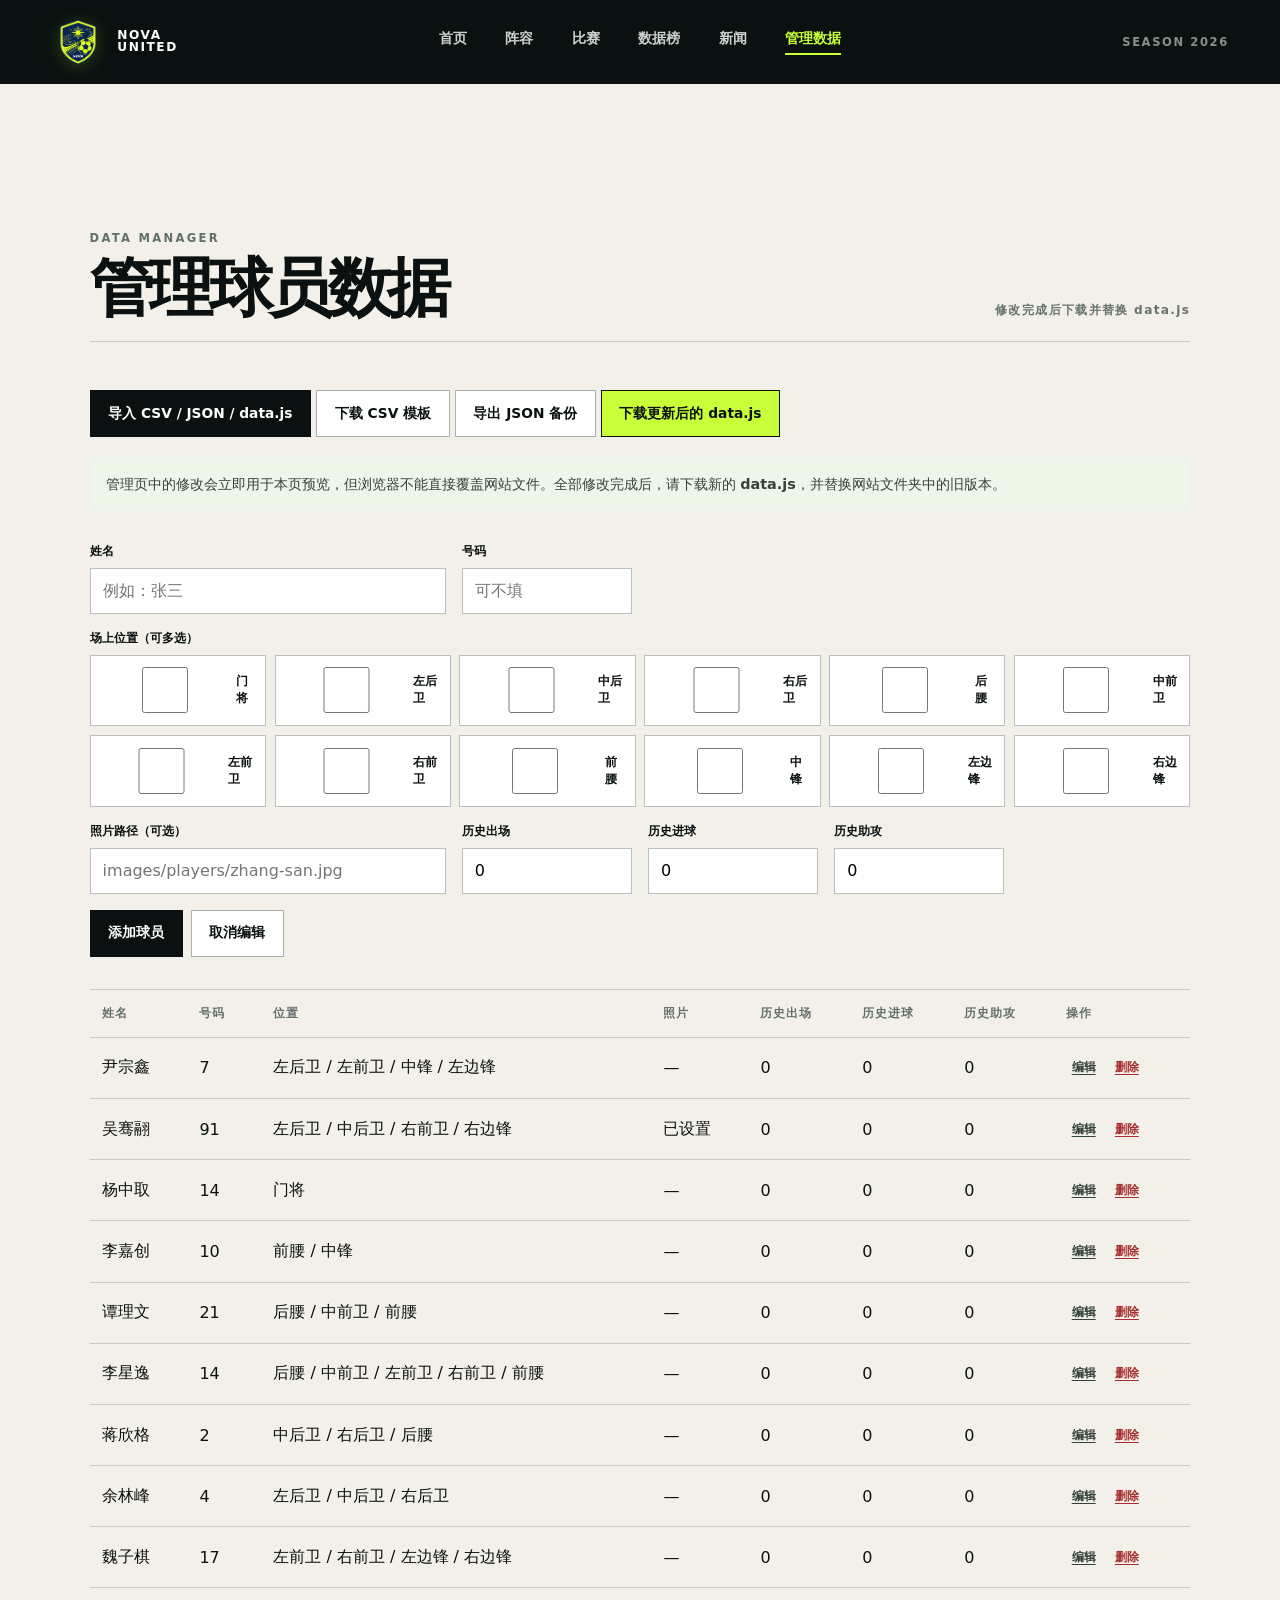
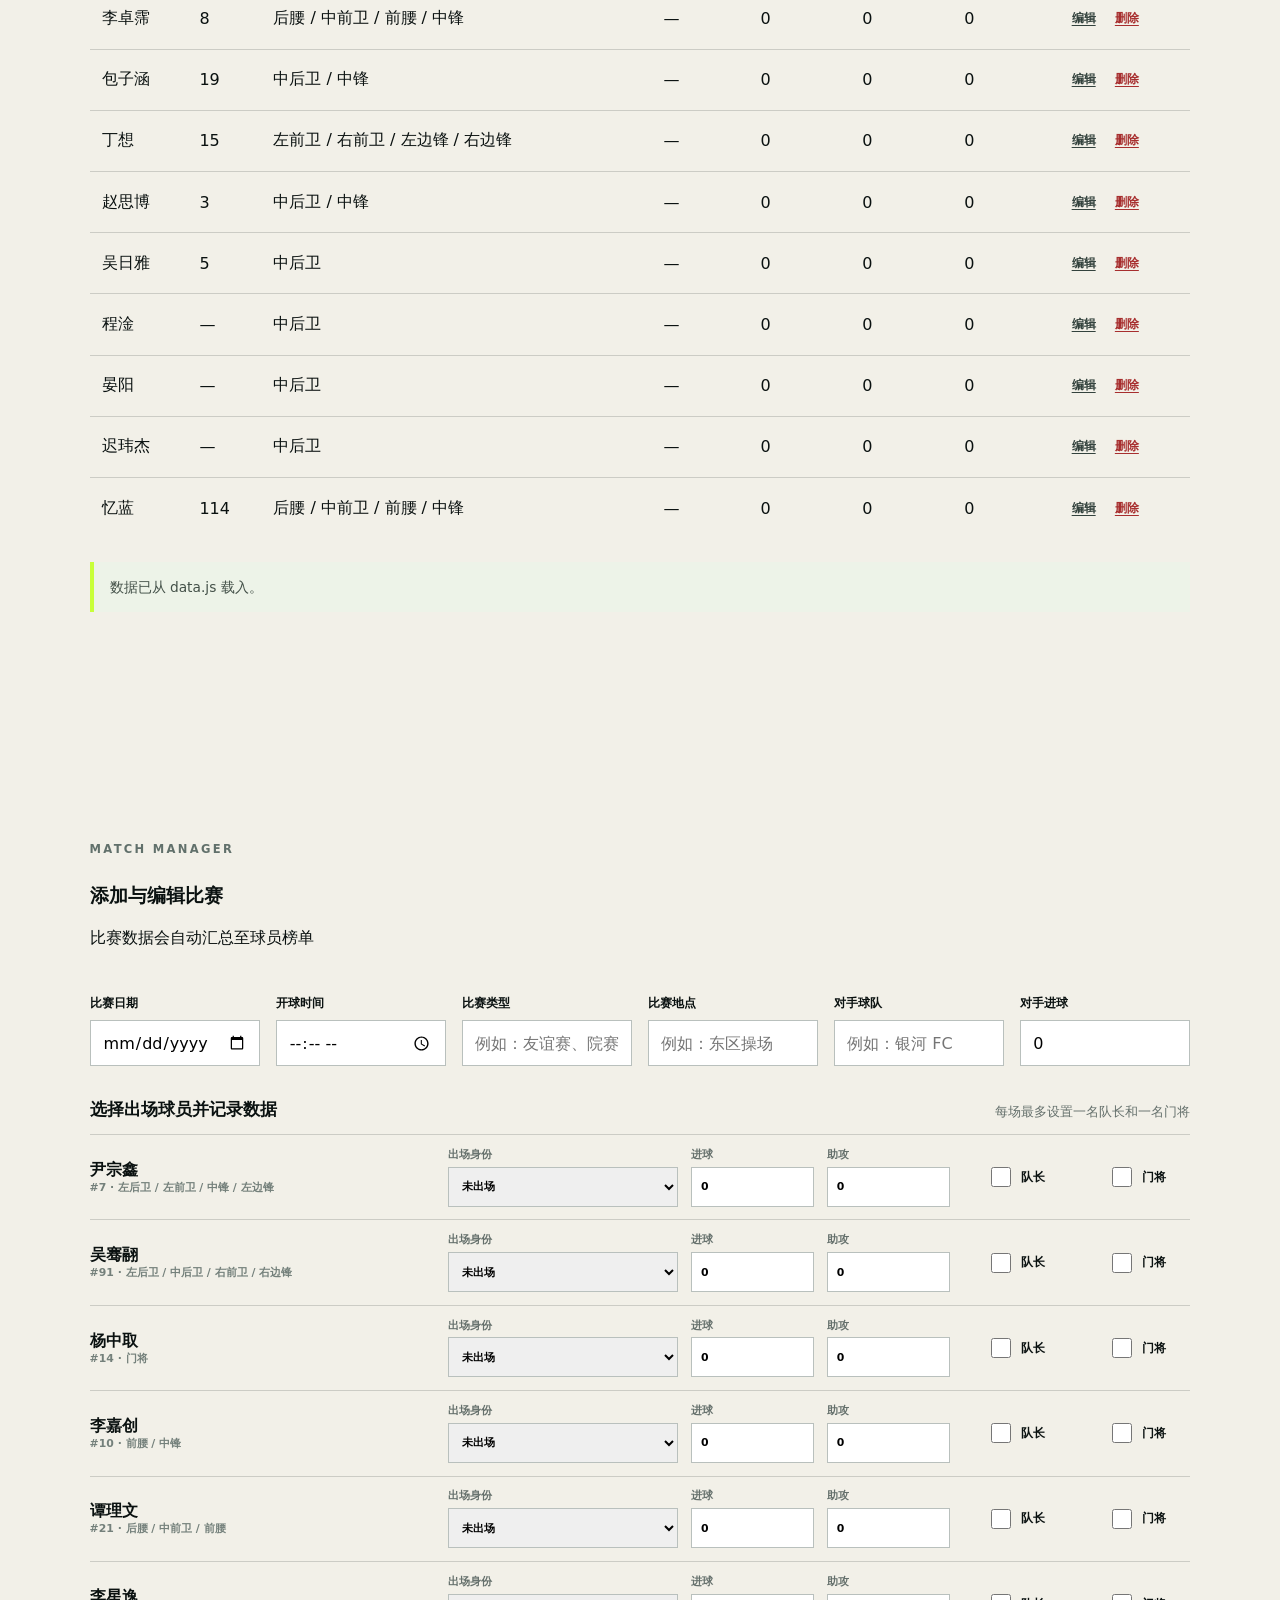
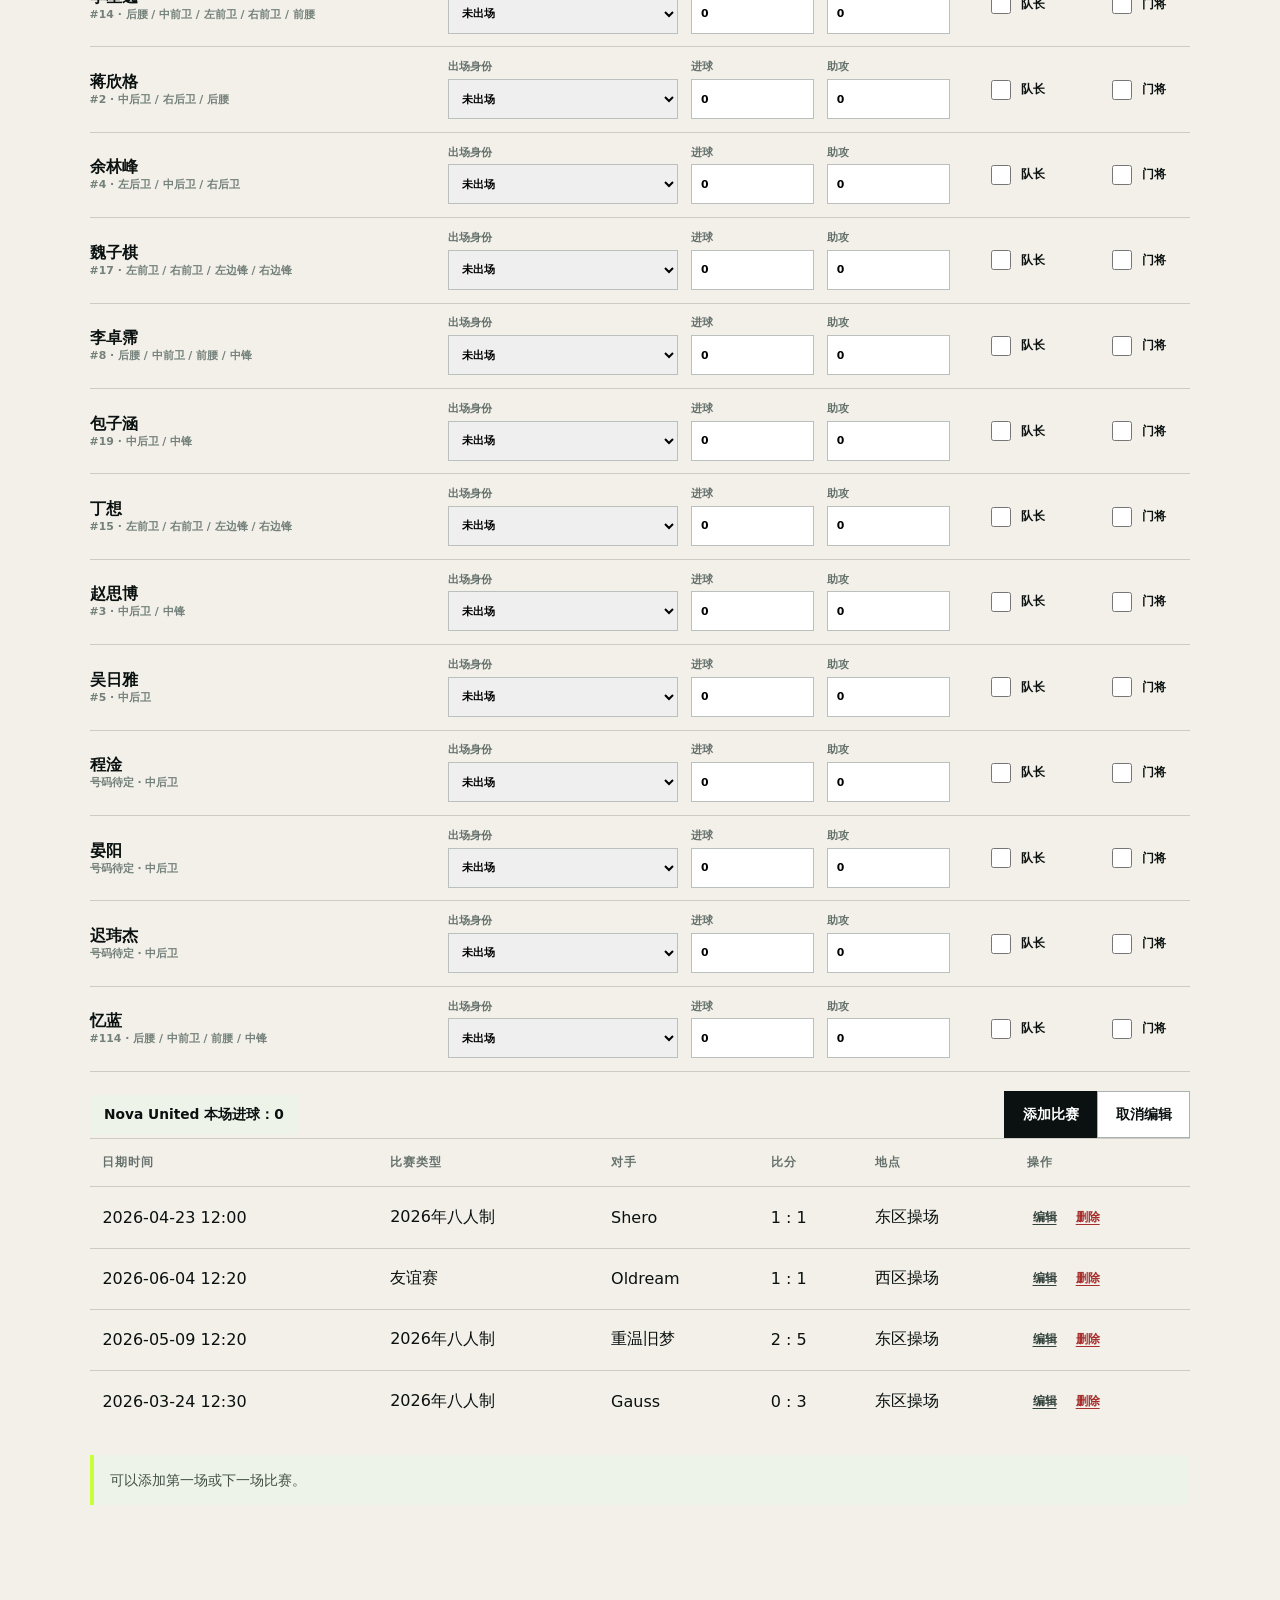
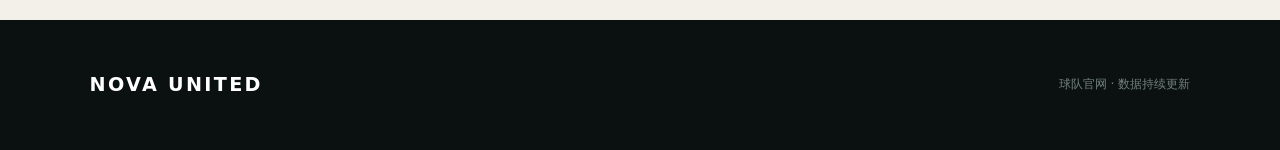
==== admin.html @ bd2d5295 "Add news navigation to admin.html" ====
<!doctype html>
<html lang="zh-CN">
<head>
  <meta charset="utf-8">
  <meta name="viewport" content="width=device-width, initial-scale=1">
  <meta name="description" content="Nova United 数据管理">
  <title>Nova United · 管理数据</title>
  <link rel="icon" type="image/png" href="logo.png">
  <link rel="stylesheet" href="style.css">
</head>
<body>
  <header class="site-header">
    <a class="brand" href="index.html" aria-label="Nova United 首页"><img class="brand-logo" src="logo.png" alt="Nova United 队徽"><span class="brand-name">NOVA<br>UNITED</span></a>
    <nav class="main-nav" aria-label="主导航">
      <a href="index.html">首页</a><a href="players.html">阵容</a><a href="matches.html">比赛</a><a href="stats.html">数据榜</a><a href="news.html">新闻</a><a class="active" href="admin.html" aria-current="page">管理数据</a>
    </nav>
    <div class="season-tag">SEASON 2026</div>
  </header>
  <main class="page-main">
    <section class="section manage-section">
      <div class="section-heading"><div><p class="eyebrow">DATA MANAGER</p><h2>管理球员数据</h2></div><p class="section-note">修改完成后下载并替换 data.js</p></div>
      <div class="manager-toolbar">
        <label class="button button-primary" for="data-file">导入 CSV / JSON / data.js</label>
        <input id="data-file" class="visually-hidden" type="file" accept=".csv,.json,.js,text/csv,application/json,text/javascript">
        <button class="button" id="download-template" type="button">下载 CSV 模板</button>
        <button class="button" id="export-json" type="button">导出 JSON 备份</button>
        <button class="button button-accent" id="export-data" type="button">下载更新后的 data.js</button>
      </div>
      <p class="save-notice">管理页中的修改会立即用于本页预览，但浏览器不能直接覆盖网站文件。全部修改完成后，请下载新的 <b>data.js</b>，并替换网站文件夹中的旧版本。</p>
      <form class="player-form" id="player-form">
        <div class="form-field form-name"><label for="player-name">姓名</label><input id="player-name" name="name" required placeholder="例如：张三"></div>
        <div class="form-field"><label for="player-number">号码</label><input id="player-number" name="number" type="number" min="0" placeholder="可不填"></div>
        <fieldset class="form-field form-positions">
          <legend>场上位置（可多选）</legend>
          <div class="position-options" id="player-positions">
            <label><input name="positions" type="checkbox" value="门将">门将</label>
            <label><input name="positions" type="checkbox" value="左后卫">左后卫</label>
            <label><input name="positions" type="checkbox" value="中后卫">中后卫</label>
            <label><input name="positions" type="checkbox" value="右后卫">右后卫</label>
            <label><input name="positions" type="checkbox" value="后腰">后腰</label>
            <label><input name="positions" type="checkbox" value="中前卫">中前卫</label>
            <label><input name="positions" type="checkbox" value="左前卫">左前卫</label>
            <label><input name="positions" type="checkbox" value="右前卫">右前卫</label>
            <label><input name="positions" type="checkbox" value="前腰">前腰</label>
            <label><input name="positions" type="checkbox" value="中锋">中锋</label>
            <label><input name="positions" type="checkbox" value="左边锋">左边锋</label>
            <label><input name="positions" type="checkbox" value="右边锋">右边锋</label>
          </div>
        </fieldset>
        <div class="form-field form-photo"><label for="player-photo">照片路径（可选）</label><input id="player-photo" name="photo" placeholder="images/players/zhang-san.jpg"></div>
        <div class="form-field"><label for="player-appearances">历史出场</label><input id="player-appearances" name="appearances" type="number" min="0" value="0" required></div>
        <div class="form-field"><label for="player-goals">历史进球</label><input id="player-goals" name="goals" type="number" min="0" value="0" required></div>
        <div class="form-field"><label for="player-assists">历史助攻</label><input id="player-assists" name="assists" type="number" min="0" value="0" required></div>
        <div class="form-actions form-submit"><button class="button button-primary" id="save-player" type="submit">添加球员</button><button class="button" id="cancel-edit" type="button" hidden>取消编辑</button></div>
      </form>
      <div class="table-wrap"><table class="manager-table"><thead><tr><th>姓名</th><th>号码</th><th>位置</th><th>照片</th><th>历史出场</th><th>历史进球</th><th>历史助攻</th><th>操作</th></tr></thead><tbody id="manager-player-list"></tbody></table></div>
      <p class="manager-status" id="manager-status" role="status" aria-live="polite">数据已从 data.js 载入。</p>
    </section>
    <section class="section manage-section match-manager-section">
      <div class="manager-title-row"><div><p class="eyebrow">MATCH MANAGER</p><h3>添加与编辑比赛</h3></div><p>比赛数据会自动汇总至球员榜单</p></div>
      <form class="match-form" id="match-form">
        <div class="match-basic-fields">
          <div class="form-field"><label for="match-date">比赛日期</label><input id="match-date" name="date" type="date" required></div>
          <div class="form-field"><label for="match-time">开球时间</label><input id="match-time" name="time" type="time"></div>
          <div class="form-field"><label for="match-type">比赛类型</label><input id="match-type" name="matchType" placeholder="例如：友谊赛、院赛"></div>
          <div class="form-field"><label for="match-venue">比赛地点</label><input id="match-venue" name="venue" placeholder="例如：东区操场"></div>
          <div class="form-field"><label for="match-opponent">对手球队</label><input id="match-opponent" name="opponent" required placeholder="例如：银河 FC"></div>
          <div class="form-field"><label for="opponent-goals">对手进球</label><input id="opponent-goals" name="opponentGoals" type="number" min="0" value="0" required></div>
        </div>
        <div class="lineup-heading"><h4>选择出场球员并记录数据</h4><p>每场最多设置一名队长和一名门将</p></div>
        <div class="lineup-editor" id="lineup-editor"></div>
        <div class="match-form-footer"><div class="auto-score">Nova United 本场进球：<strong id="calculated-team-goals">0</strong></div><div><button class="button button-primary" id="save-match" type="submit">添加比赛</button><button class="button" id="cancel-match-edit" type="button" hidden>取消编辑</button></div></div>
      </form>
      <div class="table-wrap"><table class="manager-table"><thead><tr><th>日期时间</th><th>比赛类型</th><th>对手</th><th>比分</th><th>地点</th><th>操作</th></tr></thead><tbody id="manager-match-list"></tbody></table></div>
      <p class="manager-status" id="match-status" role="status" aria-live="polite">可以添加第一场或下一场比赛。</p>
    </section>
  </main>
  <footer><div class="footer-brand">NOVA UNITED</div><p>球队官网 · 数据持续更新</p></footer>
  <script src="data.js"></script><script src="app.js"></script>
</body>
</html>
---- style.css ----
:root {
        --ink: #0a1110;
        --ink-soft: #17211f;
        --paper: #f2f0e8;
        --paper-dark: #deddd4;
        --lime: #c8ff39;
        --mint: #8df2d1;
        --line: rgba(10, 17, 16, 0.16);
      }
      
      * {
        box-sizing: border-box;
      }
      
      html {
        scroll-behavior: smooth;
      }
      
      body {
        margin: 0;
        background: var(--paper);
        color: var(--ink);
        font-family: "Segoe UI", "Microsoft YaHei", system-ui, sans-serif;
        min-width: 320px;
      }
      
      a {
        color: inherit;
        text-decoration: none;
      }
      
      .site-header {
        align-items: center;
        background: var(--ink);
        color: white;
        display: grid;
        grid-template-columns: 1fr auto 1fr;
        min-height: 84px;
        padding: 0 4vw;
        position: sticky;
        top: 0;
        z-index: 20;
      }
      
      .brand {
        align-items: center;
        display: flex;
        gap: 12px;
        width: max-content;
      }
      
      .brand-logo {
        display: block;
        filter: drop-shadow(0 3px 8px rgba(200, 255, 57, 0.18));
        height: 54px;
        object-fit: contain;
        width: 54px;
      }
      
      .brand-name {
        font-size: 0.76rem;
        font-weight: 900;
        letter-spacing: 0.13em;
        line-height: 0.95;
      }
      
      .main-nav {
        display: flex;
        gap: 2.4rem;
      }
      
      .main-nav a {
        color: #cbd1ce;
        font-size: 0.9rem;
        font-weight: 700;
        transition: color 160ms ease;
      }
      
      .main-nav a:hover,
      .main-nav a:focus-visible,
      .main-nav a.active {
        color: var(--lime);
      }

      .main-nav a.active {
        border-bottom: 2px solid var(--lime);
        padding-bottom: 0.35rem;
      }

      .page-main {
        min-height: calc(100vh - 170px);
        padding-top: 2rem;
      }

      .save-notice {
        background: #eef5e9;
        border-left: 4px solid var(--lime-dark);
        color: #34413c;
        font-size: 0.9rem;
        line-height: 1.7;
        margin: 1.25rem 0 0;
        padding: 0.9rem 1rem;
      }
      
      .season-tag {
        color: #87908d;
        font-size: 0.72rem;
        font-weight: 800;
        justify-self: end;
        letter-spacing: 0.14em;
      }
      
      .hero {
        background:
          linear-gradient(90deg, rgba(200, 255, 57, 0.06) 1px, transparent 1px),
          linear-gradient(rgba(200, 255, 57, 0.06) 1px, transparent 1px),
          var(--ink);
        background-size: 56px 56px;
        color: white;
        display: grid;
        gap: 7vw;
        grid-template-columns: minmax(0, 1.15fr) minmax(330px, 0.85fr);
        min-height: calc(100vh - 84px);
        overflow: hidden;
        padding: clamp(4rem, 8vw, 8rem) 7vw;
      }
      
      .hero-copy {
        align-self: center;
      }
      
      .eyebrow {
        color: #61706b;
        font-size: 0.72rem;
        font-weight: 900;
        letter-spacing: 0.2em;
        margin: 0 0 1.7rem;
        text-transform: uppercase;
      }
      
      .hero .eyebrow {
        color: var(--mint);
      }
      
      .hero h1 {
        font-size: clamp(3.3rem, 7.2vw, 7.4rem);
        letter-spacing: -0.075em;
        line-height: 0.92;
        margin: 0;
        max-width: 900px;
      }
      
      .hero h1 span {
        color: var(--lime);
      }
      
      .hero-intro {
        color: #aeb8b4;
        font-size: clamp(1rem, 1.35vw, 1.2rem);
        line-height: 1.8;
        margin: 2.2rem 0 2.5rem;
        max-width: 610px;
      }
      
      .hero-link {
        align-items: center;
        border-bottom: 1px solid #45504d;
        display: flex;
        font-size: 0.92rem;
        font-weight: 800;
        justify-content: space-between;
        max-width: 260px;
        padding: 0 0 0.85rem;
      }
      
      .hero-link span {
        color: var(--lime);
        font-size: 1.5rem;
      }
      
      .spotlight {
        align-self: center;
        background: var(--lime);
        box-shadow: 24px 24px 0 rgba(141, 242, 209, 0.18);
        color: var(--ink);
        min-height: 500px;
        overflow: hidden;
        padding: 2rem;
        position: relative;
        transform: rotate(1.5deg);
      }
      
      .spotlight::after {
        border: 1px solid rgba(10, 17, 16, 0.2);
        border-radius: 50%;
        content: "";
        height: 330px;
        position: absolute;
        right: -150px;
        top: 70px;
        width: 330px;
      }
      
      .spotlight-top {
        display: flex;
        font-size: 0.7rem;
        font-weight: 900;
        justify-content: space-between;
        letter-spacing: 0.14em;
        text-transform: uppercase;
      }
      
      .player-number {
        font-size: clamp(11rem, 20vw, 19rem);
        font-weight: 900;
        left: 1rem;
        letter-spacing: -0.13em;
        line-height: 0.85;
        opacity: 0.94;
        position: absolute;
        top: 90px;
      }
      
      .spotlight-name {
        bottom: 130px;
        position: absolute;
        z-index: 2;
      }
      
      .spotlight-name p {
        font-size: clamp(2rem, 4vw, 3.5rem);
        font-weight: 900;
        letter-spacing: -0.05em;
        margin: 0;
      }
      
      .spotlight-name span {
        font-size: 0.72rem;
        font-weight: 900;
        letter-spacing: 0.18em;
      }
      
      .spotlight-stats {
        border-top: 1px solid rgba(10, 17, 16, 0.35);
        bottom: 0;
        display: grid;
        grid-template-columns: repeat(3, 1fr);
        left: 2rem;
        position: absolute;
        right: 2rem;
      }
      
      .spotlight-stats div,
      .card-stats div {
        display: flex;
        flex-direction: column;
        padding: 1.1rem 0;
      }
      
      .spotlight-stats strong,
      .card-stats strong {
        font-size: 1.65rem;
        line-height: 1;
      }
      
      .spotlight-stats span,
      .card-stats span {
        font-size: 0.75rem;
        font-weight: 700;
        margin-top: 0.4rem;
      }
      
      .section {
        padding: clamp(5rem, 9vw, 9rem) 7vw;
      }
      
      .section-heading {
        align-items: end;
        border-bottom: 1px solid var(--line);
        display: flex;
        justify-content: space-between;
        margin-bottom: 3rem;
        padding-bottom: 1.4rem;
      }
      
      .section-heading .eyebrow {
        margin-bottom: 0.8rem;
      }
      
      .section-heading h2,
      .next-section h2 {
        font-size: clamp(2.8rem, 5vw, 5.5rem);
        letter-spacing: -0.07em;
        line-height: 0.95;
        margin: 0;
      }
      
      .section-note {
        color: #68736f;
        font-size: 0.76rem;
        font-weight: 800;
        letter-spacing: 0.11em;
        margin: 0;
      }
      
      .player-grid {
        display: grid;
        gap: 1.4rem;
      }
      
      .player-card {
        align-items: center;
        background: white;
        border: 1px solid var(--line);
        display: grid;
        gap: 2rem;
        grid-template-columns: 50px 100px 1fr auto;
        min-height: 170px;
        padding: 1.5rem 2rem;
      }
      
      .card-index {
        align-self: start;
        color: #89918f;
        font-size: 0.72rem;
        font-weight: 900;
      }
      
      .card-number {
        color: var(--ink);
        font-size: 5rem;
        font-weight: 900;
        letter-spacing: -0.1em;
        line-height: 1;
      }
      
      .card-identity {
        align-items: center;
        display: flex;
        gap: 1.2rem;
      }
      
      .player-avatar {
        align-items: center;
        background: var(--ink);
        color: var(--lime);
        display: flex;
        font-size: 1.6rem;
        font-weight: 900;
        height: 66px;
        justify-content: center;
        width: 66px;
      }

      .player-avatar.has-photo {
        background: #dfe4dc;
        overflow: hidden;
      }

      .player-avatar img {
        display: block;
        height: 100%;
        object-fit: cover;
        object-position: center top;
        width: 100%;
      }
      
      .card-identity h3 {
        font-size: 1.55rem;
        margin: 0 0 0.4rem;
      }
      
      .card-identity p {
        color: #77807d;
        font-size: 0.72rem;
        font-weight: 800;
        letter-spacing: 0.12em;
        margin: 0;
      }
      
      .card-stats {
        display: grid;
        gap: 2rem;
        grid-template-columns: repeat(3, 70px);
      }
      
      .card-stats div {
        border-left: 1px solid var(--line);
        padding-left: 1rem;
      }
      
      .rankings-section {
        background: var(--ink);
        color: white;
      }

      .matches-section {
        background: var(--paper-dark);
      }

      .match-grid {
        display: grid;
        gap: 1.2rem;
        grid-template-columns: repeat(2, minmax(0, 1fr));
      }

      .match-card {
        background: white;
        border: 1px solid var(--line);
        border-top: 5px solid var(--ink);
        padding: 1.5rem;
      }

      .match-card[data-result="win"] { border-top-color: #68a600; }
      .match-card[data-result="draw"] { border-top-color: #d39b00; }
      .match-card[data-result="loss"] { border-top-color: #b53a3a; }

      .match-meta,
      .match-scoreline,
      .match-detail-row {
        display: flex;
        justify-content: space-between;
      }

      .match-meta {
        color: #69736f;
        font-size: 0.75rem;
        font-weight: 800;
        gap: 1rem;
        letter-spacing: 0.04em;
      }

      .match-result {
        color: var(--ink);
        font-weight: 900;
      }

      .match-scoreline {
        align-items: center;
        border-bottom: 1px solid var(--line);
        gap: 1rem;
        margin: 1.3rem 0;
        padding-bottom: 1.3rem;
      }

      .match-scoreline h3 {
        font-size: 1.35rem;
        margin: 0;
      }

      .match-score {
        background: var(--ink);
        color: var(--lime);
        flex: 0 0 auto;
        font-size: 1.7rem;
        font-weight: 900;
        padding: 0.55rem 0.8rem;
      }

      .match-details {
        display: grid;
        gap: 0.85rem;
      }

      .match-detail-row {
        align-items: flex-start;
        gap: 1rem;
        line-height: 1.55;
      }

      .match-detail-row b {
        flex: 0 0 4.5rem;
        font-size: 0.78rem;
      }

      .match-detail-row span {
        color: #56615d;
        font-size: 0.85rem;
        text-align: right;
      }

      .lineup-badge {
        background: var(--ink);
        color: var(--lime);
        display: inline-block;
        font-size: 0.62rem;
        font-weight: 900;
        letter-spacing: 0.04em;
        margin-left: 0.3rem;
        padding: 0.12rem 0.32rem;
        vertical-align: 0.08rem;
      }

      .lineup-badge.goalkeeper {
        background: #d9f2eb;
        color: var(--ink);
      }

      .season-overview {
        background: var(--ink-soft);
        color: white;
        padding: clamp(3.5rem, 6vw, 6rem) 7vw;
      }

      .season-overview-heading {
        align-items: end;
        border-bottom: 1px solid #3d4945;
        display: flex;
        justify-content: space-between;
        margin-bottom: 2rem;
        padding-bottom: 1.5rem;
      }

      .season-overview-heading .eyebrow {
        color: var(--mint);
        margin-bottom: 0.7rem;
      }

      .season-overview-heading h2 {
        font-size: clamp(2.4rem, 4vw, 4.5rem);
        letter-spacing: -0.06em;
        line-height: 1;
        margin: 0;
      }

      .season-overview-heading > p {
        color: #8f9b97;
        font-size: 0.78rem;
        font-weight: 800;
        letter-spacing: 0.08em;
        margin: 0;
      }

      .season-record-grid {
        display: grid;
        gap: 1px;
        grid-template-columns: repeat(7, minmax(0, 1fr));
      }

      .season-record-item {
        background: #202b28;
        min-width: 0;
        padding: 1.4rem;
      }

      .season-record-item strong {
        color: var(--lime);
        display: block;
        font-size: clamp(2rem, 3vw, 3.2rem);
        letter-spacing: -0.07em;
        line-height: 1;
      }

      .season-record-item span {
        color: #aab4b0;
        display: block;
        font-size: 0.72rem;
        font-weight: 800;
        letter-spacing: 0.08em;
        margin-top: 0.75rem;
      }
      
      .light-heading {
        border-color: #34403c;
      }
      
      .light-heading .eyebrow {
        color: var(--mint);
      }
      
      .light-heading .section-note {
        color: #6f7b77;
      }
      
      .ranking-grid {
        display: grid;
        gap: 1.2rem;
        grid-template-columns: repeat(3, 1fr);
      }
      
      .ranking-card {
        background: var(--ink-soft);
        border-top: 4px solid var(--lime);
        min-width: 0;
        padding: 1.6rem;
      }
      
      .ranking-head {
        align-items: start;
        display: flex;
        justify-content: space-between;
        margin-bottom: 1.8rem;
      }
      
      .ranking-head span {
        color: #75817d;
        font-size: 0.64rem;
        font-weight: 900;
        letter-spacing: 0.14em;
      }
      
      .ranking-head h3 {
        font-size: 1.6rem;
        margin: 0.35rem 0 0;
      }
      
      .ranking-head .ranking-count {
        align-items: center;
        border: 1px solid #3b4844;
        border-radius: 50%;
        color: var(--lime);
        display: flex;
        height: 34px;
        justify-content: center;
        letter-spacing: 0;
        width: 34px;
      }
      
      .ranking-card ol {
        list-style: none;
        margin: 0;
        padding: 0;
      }
      
      .ranking-card li {
        align-items: center;
        border-top: 1px solid #303c39;
        display: grid;
        gap: 1rem;
        grid-template-columns: 32px 1fr auto;
        padding: 1.25rem 0;
      }
      
      .rank {
        color: var(--lime);
        font-size: 0.72rem;
        font-weight: 900;
      }
      
      .rank-name {
        display: flex;
        flex-direction: column;
      }
      
      .rank-name b {
        font-size: 1rem;
      }
      
      .ranking-card small {
        color: #697672;
        font-size: 0.65rem;
        font-weight: 800;
        margin-top: 0.22rem;
      }
      
      .ranking-card li > strong {
        color: var(--lime);
        font-size: 1.65rem;
      }
      
      .ranking-card li > strong small {
        color: #84908c;
        margin-left: 0.25rem;
      }
      
      .next-section {
        align-items: end;
        background: var(--lime);
        display: grid;
        gap: 6vw;
        grid-template-columns: 1.2fr 0.8fr;
      }
      
      .next-section .eyebrow {
        color: #465122;
      }
      
      .next-section > p {
        font-size: 1.05rem;
        line-height: 1.8;
        margin: 0;
        max-width: 560px;
      }
      
      footer {
        align-items: center;
        background: var(--ink);
        color: #73807b;
        display: flex;
        justify-content: space-between;
        min-height: 130px;
        padding: 2rem 7vw;
      }
      
      .footer-brand {
        color: white;
        font-size: 1.2rem;
        font-weight: 900;
        letter-spacing: 0.12em;
      }
      
      footer p {
        font-size: 0.78rem;
      }

      .manage-section {
        background: var(--paper);
      }

      .manager-card {
        background: white;
        border: 1px solid var(--line);
        padding: clamp(1.3rem, 3vw, 2.5rem);
      }

      .manager-card + .manager-card {
        margin-top: 1.5rem;
      }

      .manager-intro {
        display: grid;
        gap: 1rem;
        grid-template-columns: 0.8fr 1.2fr;
        margin-bottom: 2rem;
      }

      .manager-intro h3 {
        font-size: 1.45rem;
        margin: 0;
      }

      .manager-intro p {
        color: #66716d;
        line-height: 1.7;
        margin: 0;
      }

      .manager-actions {
        border-bottom: 1px solid var(--line);
        display: flex;
        flex-wrap: wrap;
        gap: 0.7rem;
        padding-bottom: 2rem;
      }

      .button {
        appearance: none;
        background: white;
        border: 1px solid #aab2af;
        color: var(--ink);
        cursor: pointer;
        display: inline-flex;
        font: inherit;
        font-size: 0.86rem;
        font-weight: 800;
        justify-content: center;
        padding: 0.85rem 1.1rem;
      }

      .button:hover,
      .button:focus-visible {
        border-color: var(--ink);
        outline: 2px solid transparent;
      }

      .button-primary {
        background: var(--ink);
        border-color: var(--ink);
        color: white;
      }

      .button-accent {
        background: var(--lime);
        border-color: var(--ink);
        margin-left: auto;
      }

      .player-form {
        align-items: end;
        display: grid;
        gap: 1rem;
        grid-template-columns: repeat(6, minmax(0, 1fr));
        padding: 2rem 0;
      }

      .player-form .form-name {
        grid-column: span 2;
      }

      .player-form .form-photo {
        grid-column: span 2;
      }

      .player-form .form-positions {
        border: 0;
        grid-column: 1 / -1;
        margin: 0;
        padding: 0;
      }

      .form-positions legend {
        font-size: 0.75rem;
        font-weight: 800;
        margin-bottom: 0.5rem;
        padding: 0;
      }

      .position-options {
        display: grid;
        gap: 0.55rem;
        grid-template-columns: repeat(6, minmax(0, 1fr));
      }

      .position-options label {
        align-items: center;
        background: white;
        border: 1px solid #b9c0bd;
        cursor: pointer;
        display: flex;
        flex-direction: row;
        font-size: 0.82rem;
        gap: 0.45rem;
        min-height: 42px;
        padding: 0.55rem 0.65rem;
      }

      .position-options label:has(input:checked) {
        background: var(--ink);
        border-color: var(--ink);
        color: white;
      }

      .position-options input {
        accent-color: var(--lime);
        min-height: 18px;
        padding: 0;
        width: 18px;
      }

      .player-form .form-submit {
        align-items: center;
        display: flex;
        gap: 0.5rem;
        grid-column: span 3;
      }

      .form-field {
        display: flex;
        flex-direction: column;
        gap: 0.5rem;
      }

      .form-field label {
        font-size: 0.75rem;
        font-weight: 800;
      }

      .form-field input {
        border: 1px solid #b9c0bd;
        border-radius: 0;
        font: inherit;
        font-size: 1rem;
        min-height: 46px;
        padding: 0.65rem 0.75rem;
        width: 100%;
      }

      .form-field select {
        background: white;
        border: 1px solid #b9c0bd;
        border-radius: 0;
        font: inherit;
        min-height: 46px;
        padding: 0.65rem 0.75rem;
        width: 100%;
      }

      .match-form {
        padding-top: 0.4rem;
      }

      .match-basic-fields {
        display: grid;
        gap: 1rem;
        grid-template-columns: repeat(6, minmax(0, 1fr));
        margin: 1.5rem 0;
      }

      .lineup-heading {
        align-items: end;
        display: flex;
        justify-content: space-between;
        margin: 2rem 0 0.8rem;
      }

      .lineup-heading h4 {
        font-size: 1.05rem;
        margin: 0;
      }

      .lineup-heading p {
        color: #66716d;
        font-size: 0.8rem;
        margin: 0;
      }

      .lineup-editor {
        border-bottom: 1px solid var(--line);
      }

      .lineup-row {
        align-items: center;
        border-top: 1px solid var(--line);
        display: grid;
        gap: 0.8rem;
        grid-template-columns: minmax(145px, 1.35fr) minmax(120px, 0.9fr) minmax(72px, 0.48fr) minmax(72px, 0.48fr) minmax(68px, 0.42fr) minmax(68px, 0.42fr);
        padding: 0.8rem 0;
      }

      .lineup-player {
        display: flex;
        flex-direction: column;
        font-weight: 800;
      }

      .lineup-player small {
        color: #74807b;
        font-size: 0.68rem;
      }

      .lineup-row label {
        color: #65706c;
        display: flex;
        flex-direction: column;
        font-size: 0.68rem;
        font-weight: 800;
        gap: 0.3rem;
      }

      .lineup-row input,
      .lineup-row select {
        border: 1px solid #b9c0bd;
        font: inherit;
        min-height: 40px;
        padding: 0.45rem 0.55rem;
        width: 100%;
      }

      .lineup-row .lineup-flag {
        align-items: center;
        color: var(--ink);
        flex-direction: row;
        font-size: 0.76rem;
        gap: 0.45rem;
        justify-content: center;
      }

      .lineup-row .lineup-flag input {
        accent-color: var(--ink);
        min-height: 20px;
        width: 20px;
      }

      .match-form-footer {
        align-items: center;
        display: flex;
        gap: 0.75rem;
        justify-content: space-between;
        padding-top: 1.2rem;
      }

      .auto-score {
        background: #edf3e8;
        font-size: 0.86rem;
        font-weight: 800;
        padding: 0.7rem 0.9rem;
      }

      .form-field input:focus {
        border-color: var(--ink);
        outline: 2px solid var(--mint);
        outline-offset: 1px;
      }

      .form-submit {
        display: flex;
        gap: 0.5rem;
      }

      .manager-table-wrap {
        overflow-x: auto;
      }

      .table-wrap {
        overflow-x: auto;
      }

      .manager-table {
        border-collapse: collapse;
        min-width: 680px;
        width: 100%;
      }

      .manager-table th,
      .manager-table td {
        border-top: 1px solid var(--line);
        padding: 1rem 0.8rem;
        text-align: left;
      }

      .manager-table th {
        color: #65706c;
        font-size: 0.72rem;
        letter-spacing: 0.08em;
      }

      .row-actions {
        display: flex;
        gap: 0.5rem;
      }

      .row-actions button {
        background: transparent;
        border: 0;
        color: #33423d;
        cursor: pointer;
        font: inherit;
        font-size: 0.78rem;
        font-weight: 800;
        padding: 0.35rem;
        text-decoration: underline;
        text-underline-offset: 3px;
      }

      .row-actions button:last-child {
        color: #a72e2e;
      }

      .manager-status {
        background: #edf3e8;
        border-left: 4px solid var(--lime);
        color: #435048;
        font-size: 0.86rem;
        line-height: 1.5;
        margin: 1.5rem 0 0;
        padding: 0.9rem 1rem;
      }

      .empty-message {
        color: #6e7774;
        margin: 0;
        padding: 2rem 0;
      }

      .visually-hidden {
        height: 1px;
        margin: -1px;
        overflow: hidden;
        padding: 0;
        position: absolute;
        width: 1px;
        clip: rect(0 0 0 0);
        white-space: nowrap;
      }
      
      @media (max-width: 900px) {
        .season-tag {
          display: none;
        }
      
        .site-header {
          grid-template-columns: 1fr auto;
        }
      
        .hero {
          grid-template-columns: 1fr;
          padding-bottom: 7rem;
        }
      
        .spotlight {
          min-height: 460px;
        }
      
        .player-number {
          font-size: 16rem;
        }
      
        .ranking-grid {
          grid-template-columns: 1fr;
        }

        .match-grid {
          grid-template-columns: 1fr;
        }

        .season-record-grid {
          grid-template-columns: repeat(4, minmax(0, 1fr));
        }
      
        .player-card {
          grid-template-columns: 40px 80px 1fr;
        }
      
        .card-stats {
          grid-column: 2 / -1;
        }
      
        .next-section {
          grid-template-columns: 1fr;
        }

        .manager-intro {
          grid-template-columns: 1fr;
        }

        .player-form {
          grid-template-columns: repeat(2, 1fr);
        }

        .player-form .form-name,
        .player-form .form-photo,
        .player-form .form-submit {
          grid-column: 1 / -1;
        }

        .position-options {
          grid-template-columns: repeat(3, minmax(0, 1fr));
        }

        .match-basic-fields {
          grid-template-columns: repeat(2, 1fr);
        }

        .form-name,
        .form-submit {
          grid-column: 1 / -1;
        }
      }
      
      @media (max-width: 600px) {
        .site-header {
          min-height: 72px;
          padding: 0 1.1rem;
        }
      
        .brand-name {
          display: none;
        }
      
        .main-nav {
          gap: 0.8rem;
        }
      
        .main-nav a {
          font-size: 0.74rem;
        }
      
        .hero {
          gap: 4rem;
          min-height: auto;
          padding: 4.5rem 1.25rem 5rem;
        }
      
        .hero h1 {
          font-size: clamp(3.1rem, 15vw, 4.5rem);
        }
      
        .spotlight {
          min-height: 390px;
          padding: 1.3rem;
        }
      
        .player-number {
          font-size: 11rem;
          top: 75px;
        }
      
        .spotlight-name {
          bottom: 110px;
        }
      
        .spotlight-stats {
          left: 1.3rem;
          right: 1.3rem;
        }
      
        .section {
          padding: 5rem 1.25rem;
        }
      
        .section-heading {
          align-items: start;
          flex-direction: column;
          gap: 1rem;
        }

        .season-overview {
          padding: 4rem 1.25rem;
        }

        .season-overview-heading {
          align-items: start;
          flex-direction: column;
          gap: 0.8rem;
        }

        .season-record-grid {
          grid-template-columns: repeat(2, minmax(0, 1fr));
        }
      
        .player-card {
          gap: 1rem;
          grid-template-columns: 34px 64px 1fr;
          padding: 1.2rem;
        }
      
        .card-number {
          font-size: 3rem;
        }
      
        .player-avatar {
          display: none;
        }
      
        .card-identity h3 {
          font-size: 1.25rem;
        }
      
        .card-stats {
          gap: 0.5rem;
          grid-column: 1 / -1;
          grid-template-columns: repeat(3, 1fr);
        }
      
        .card-stats div {
          padding-left: 0.8rem;
        }
      
        footer {
          align-items: start;
          flex-direction: column;
          gap: 0.5rem;
        }

        .button-accent {
          margin-left: 0;
          width: 100%;
        }

        .player-form {
          grid-template-columns: 1fr 1fr;
        }

        .position-options {
          grid-template-columns: repeat(2, minmax(0, 1fr));
        }

        .match-basic-fields,
        .lineup-row {
          grid-template-columns: 1fr 1fr;
        }

        .lineup-player {
          grid-column: 1 / -1;
        }

        .match-form-footer {
          align-items: stretch;
          flex-direction: column;
        }
      }
      
      @media (prefers-reduced-motion: reduce) {
        html {
          scroll-behavior: auto;
        }
      }
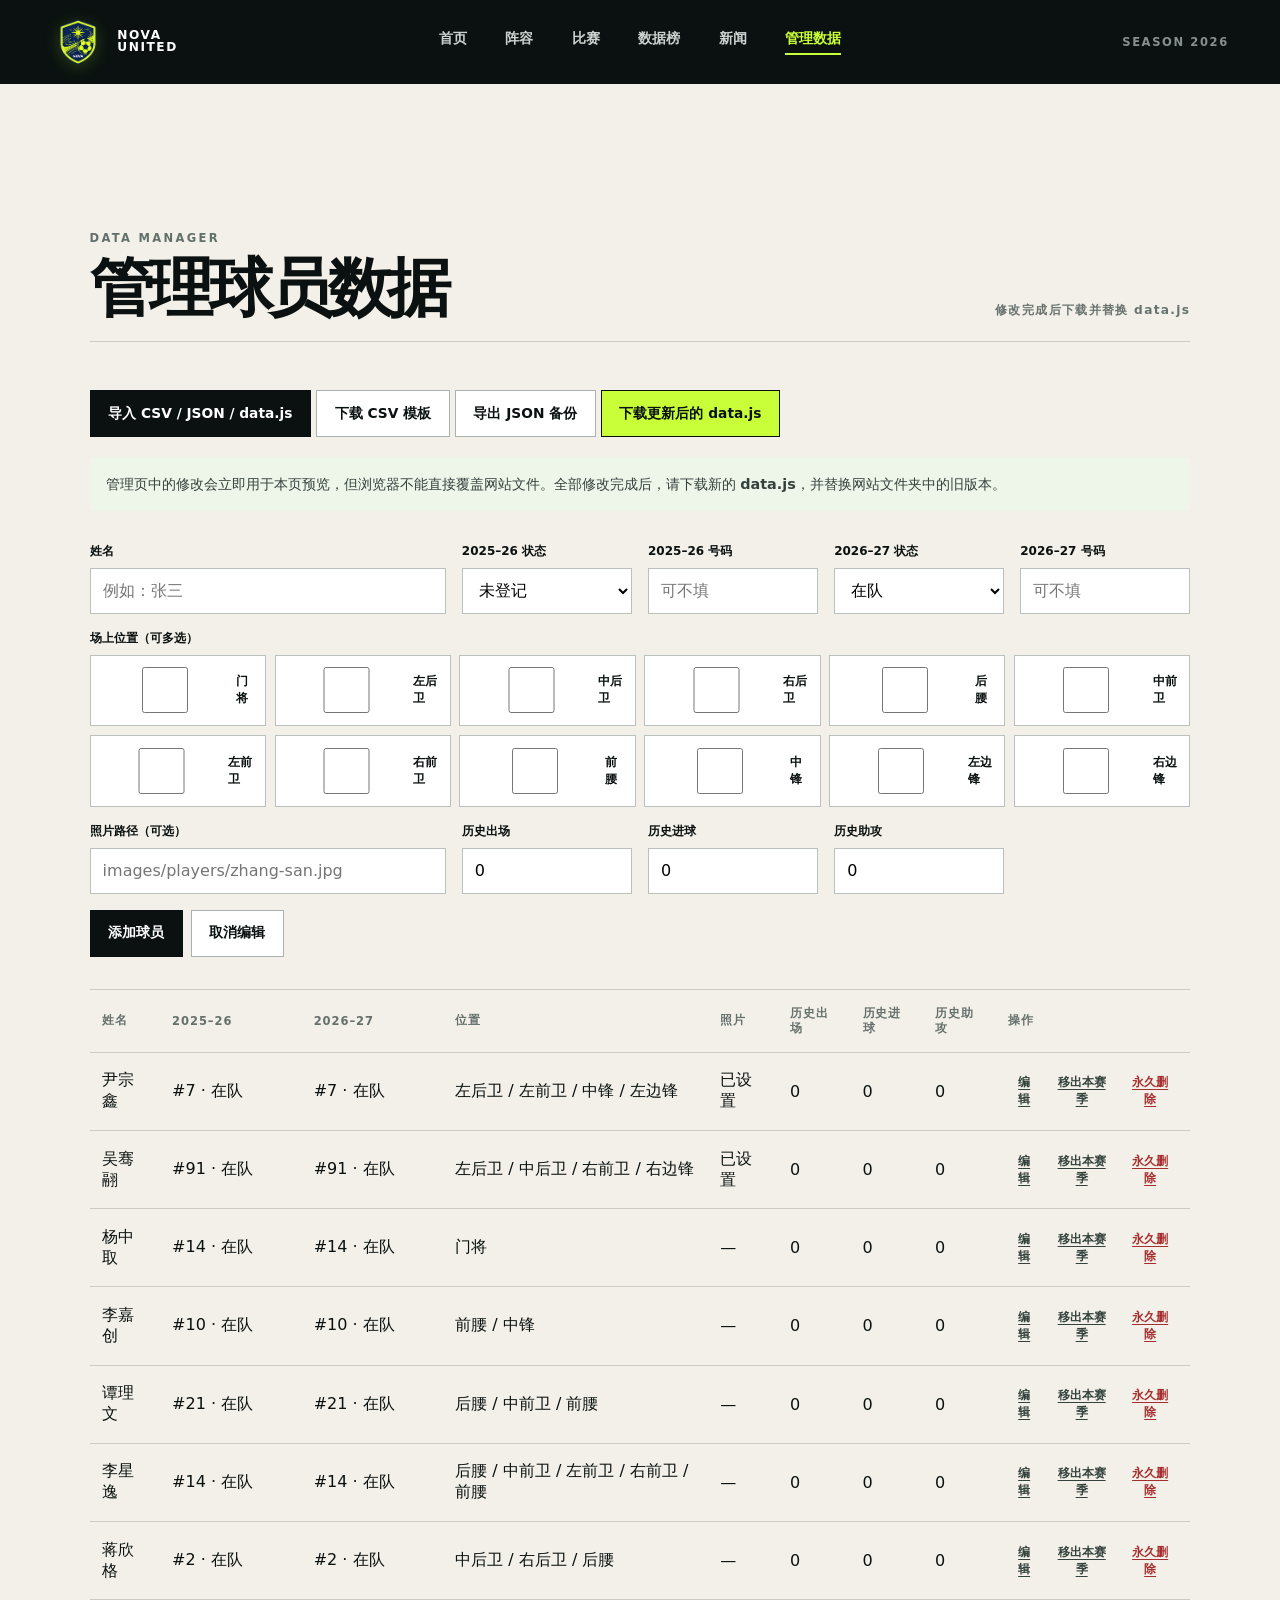
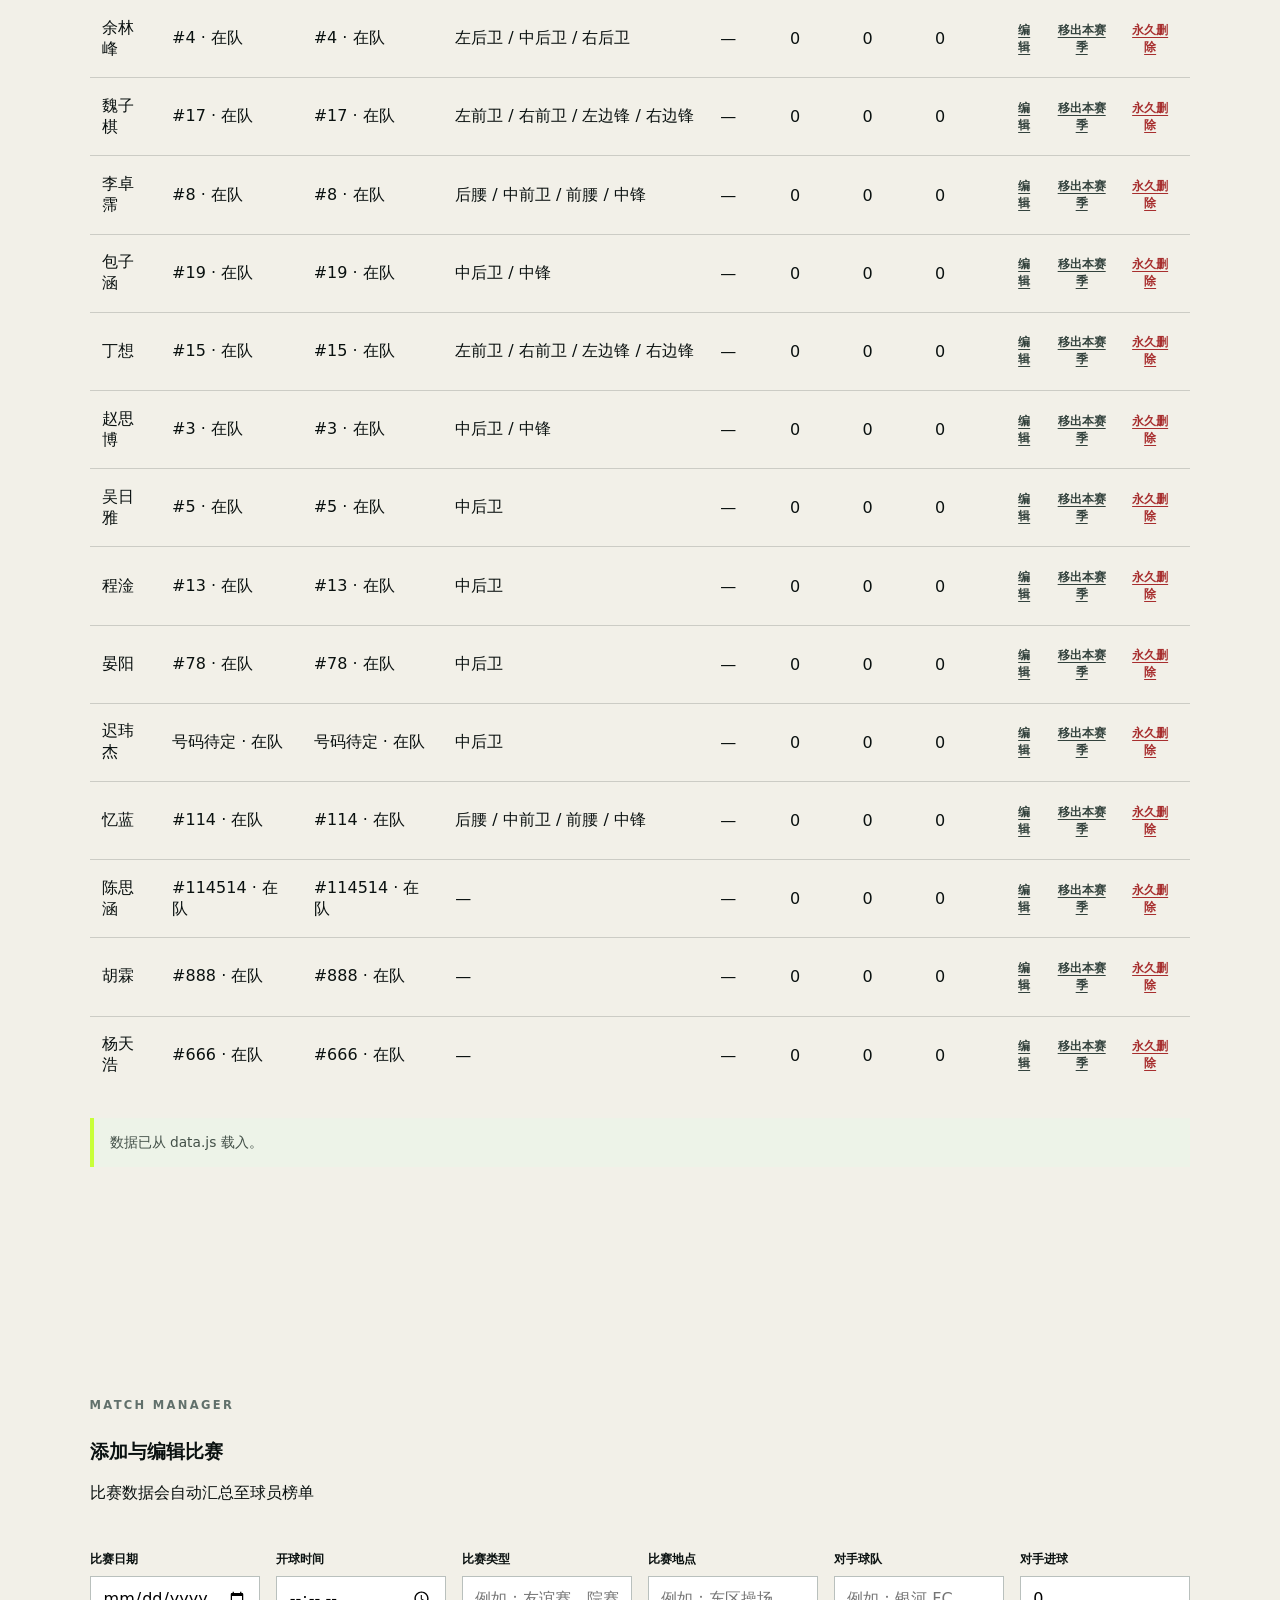
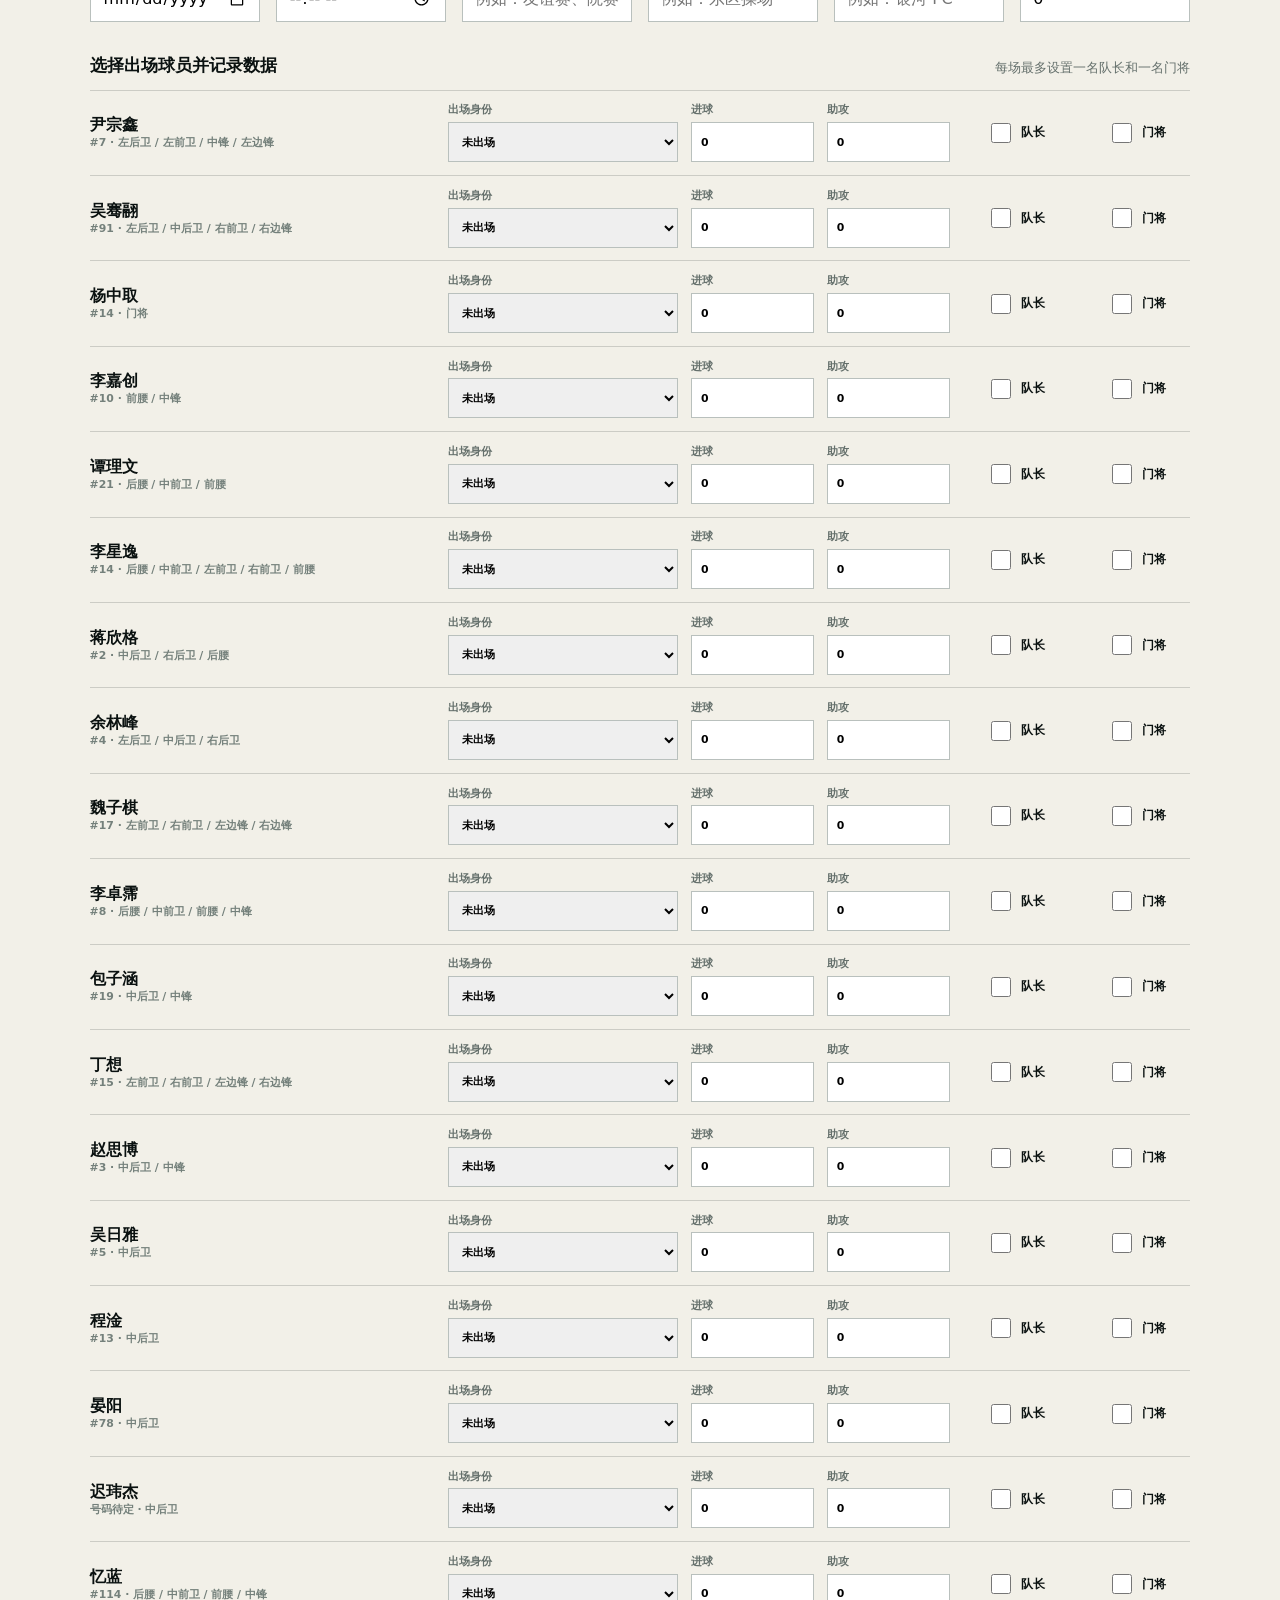
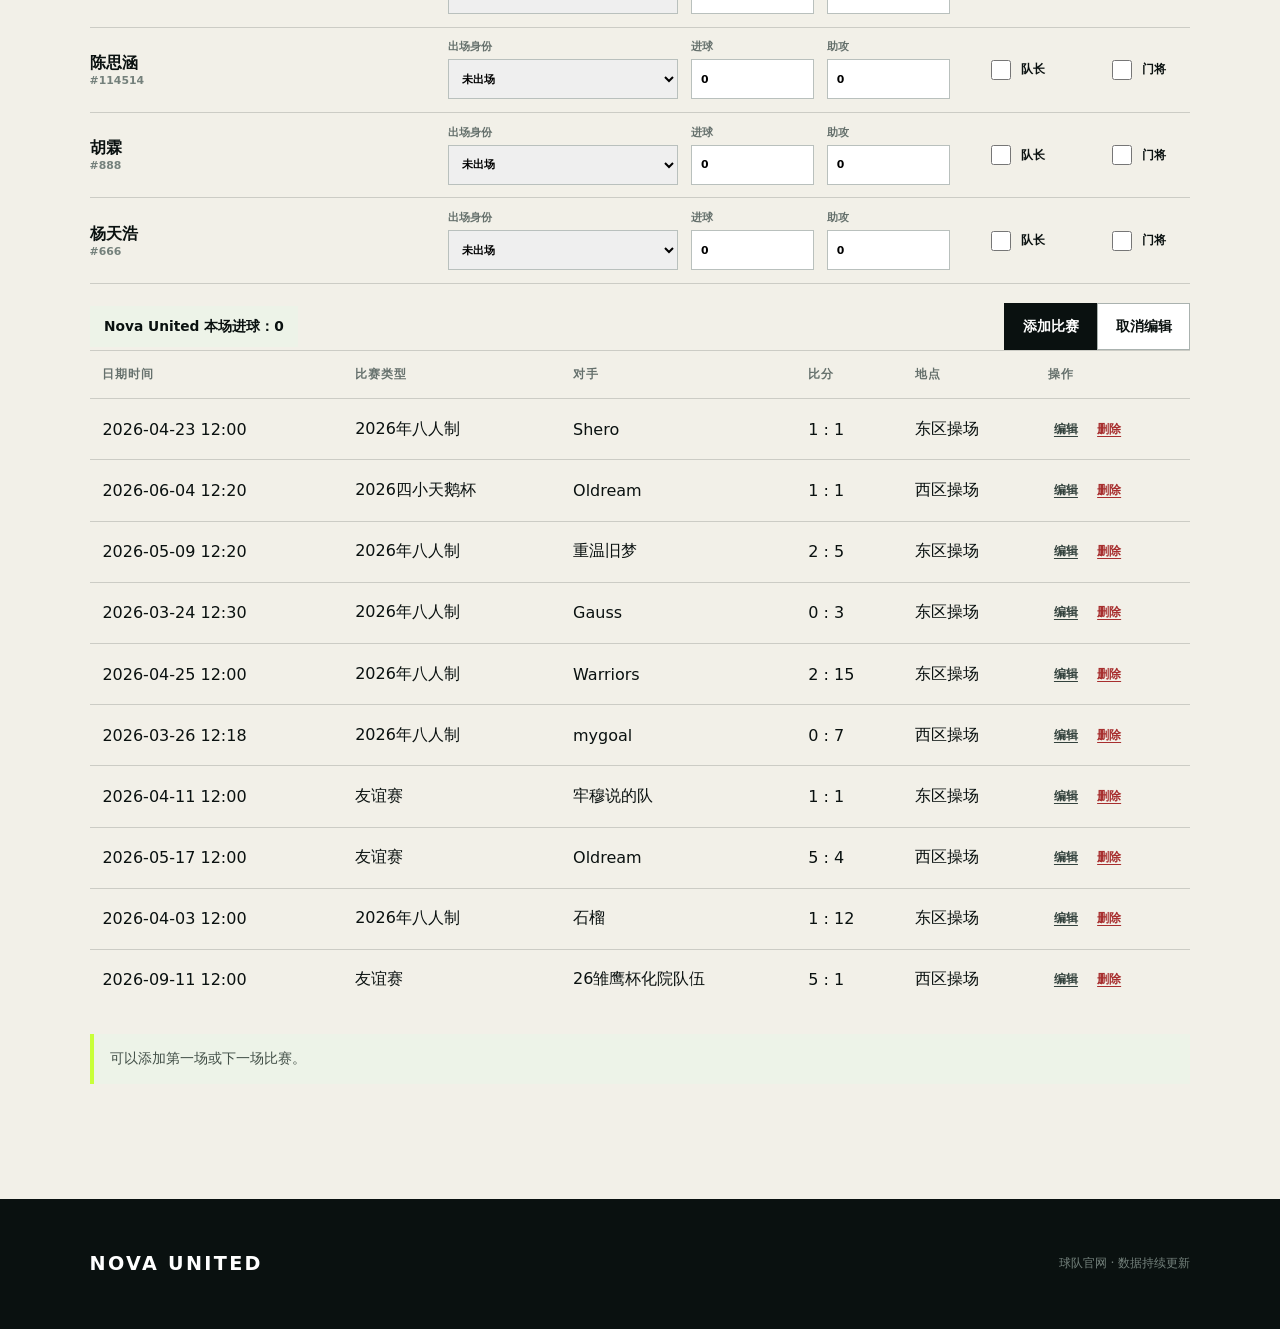
==== commit 3b5e71d3: "增加赛季号码与离队管理" ====
--- a/admin.html
+++ b/admin.html
@@ -29,7 +29,10 @@
       <p class="save-notice">管理页中的修改会立即用于本页预览，但浏览器不能直接覆盖网站文件。全部修改完成后，请下载新的 <b>data.js</b>，并替换网站文件夹中的旧版本。</p>
       <form class="player-form" id="player-form">
         <div class="form-field form-name"><label for="player-name">姓名</label><input id="player-name" name="name" required placeholder="例如：张三"></div>
-        <div class="form-field"><label for="player-number">号码</label><input id="player-number" name="number" type="number" min="0" placeholder="可不填"></div>
+        <div class="form-field"><label for="previous-status">2025–26 状态</label><select id="previous-status" name="previousStatus"><option value="not_registered">未登记</option><option value="active">在队</option><option value="departed">离队</option></select></div>
+        <div class="form-field"><label for="previous-number">2025–26 号码</label><input id="previous-number" name="previousNumber" type="number" min="0" placeholder="可不填"></div>
+        <div class="form-field"><label for="current-status">2026–27 状态</label><select id="current-status" name="currentStatus"><option value="active" selected>在队</option><option value="departed">离队</option><option value="not_registered">未登记</option></select></div>
+        <div class="form-field"><label for="current-number">2026–27 号码</label><input id="current-number" name="currentNumber" type="number" min="0" placeholder="可不填"></div>
         <fieldset class="form-field form-positions">
           <legend>场上位置（可多选）</legend>
           <div class="position-options" id="player-positions">
@@ -53,7 +56,7 @@
         <div class="form-field"><label for="player-assists">历史助攻</label><input id="player-assists" name="assists" type="number" min="0" value="0" required></div>
         <div class="form-actions form-submit"><button class="button button-primary" id="save-player" type="submit">添加球员</button><button class="button" id="cancel-edit" type="button" hidden>取消编辑</button></div>
       </form>
-      <div class="table-wrap"><table class="manager-table"><thead><tr><th>姓名</th><th>号码</th><th>位置</th><th>照片</th><th>历史出场</th><th>历史进球</th><th>历史助攻</th><th>操作</th></tr></thead><tbody id="manager-player-list"></tbody></table></div>
+      <div class="table-wrap"><table class="manager-table"><thead><tr><th>姓名</th><th>2025–26</th><th>2026–27</th><th>位置</th><th>照片</th><th>历史出场</th><th>历史进球</th><th>历史助攻</th><th>操作</th></tr></thead><tbody id="manager-player-list"></tbody></table></div>
       <p class="manager-status" id="manager-status" role="status" aria-live="polite">数据已从 data.js 载入。</p>
     </section>
     <section class="section manage-section match-manager-section">
@@ -76,6 +79,6 @@
     </section>
   </main>
   <footer><div class="footer-brand">NOVA UNITED</div><p>球队官网 · 数据持续更新</p></footer>
-  <script src="data.js"></script><script src="app.js"></script>
+  <script src="data.js?v=20260911-season-roster"></script><script src="app.js?v=20260911-season-roster"></script>
 </body>
 </html>
--- a/style.css
+++ b/style.css
@@ -201,43 +201,105 @@
         width: 330px;
       }
       
-      .spotlight-top {
+      .spotlight-top,
+      .spotlight-label {
         display: flex;
         font-size: 0.7rem;
         font-weight: 900;
         justify-content: space-between;
         letter-spacing: 0.14em;
+        position: relative;
         text-transform: uppercase;
+        z-index: 2;
+      }
+      
+      .spotlight-main {
+        bottom: 82px;
+        display: grid;
+        gap: 1.4rem;
+        grid-template-columns: minmax(0, 0.9fr) minmax(145px, 1.1fr);
+        left: 2rem;
+        position: absolute;
+        right: 2rem;
+        top: 4.4rem;
+        z-index: 1;
+      }
+
+      .spotlight-identity {
+        display: flex;
+        flex-direction: column;
+        min-width: 0;
       }
       
       .player-number {
-        font-size: clamp(11rem, 20vw, 19rem);
-        font-weight: 900;
-        left: 1rem;
-        letter-spacing: -0.13em;
+        align-items: center;
+        display: flex;
+        flex: 1;
+        font-size: clamp(4.8rem, 6vw, 6.5rem);
+        font-weight: 900;
+        letter-spacing: -0.14em;
         line-height: 0.85;
-        opacity: 0.94;
-        position: absolute;
-        top: 90px;
-      }
-      
-      .spotlight-name {
-        bottom: 130px;
-        position: absolute;
+        opacity: 0.9;
+        white-space: nowrap;
+      }
+      
+      .spotlight-name,
+      .player-name {
+        max-width: 100%;
+        padding-bottom: 1.2rem;
         z-index: 2;
       }
       
-      .spotlight-name p {
-        font-size: clamp(2rem, 4vw, 3.5rem);
+      .spotlight-name p,
+      .player-name p {
+        font-size: clamp(1.8rem, 2.6vw, 2.65rem);
         font-weight: 900;
         letter-spacing: -0.05em;
-        margin: 0;
-      }
-      
-      .spotlight-name span {
-        font-size: 0.72rem;
-        font-weight: 900;
-        letter-spacing: 0.18em;
+        line-height: 1;
+        margin: 0;
+      }
+      
+      .spotlight-name span,
+      .player-name span {
+        font-size: 0.68rem;
+        font-weight: 900;
+        letter-spacing: 0.16em;
+      }
+
+      .spotlight-photo {
+        background: var(--ink);
+        border: 1px solid rgba(10, 17, 16, 0.28);
+        box-shadow: 10px 10px 0 rgba(10, 17, 16, 0.12);
+        min-width: 0;
+        overflow: hidden;
+        position: relative;
+      }
+
+      .spotlight-photo img {
+        display: block;
+        height: 100%;
+        object-fit: cover;
+        object-position: center top;
+        width: 100%;
+      }
+
+      .spotlight-photo span {
+        align-items: center;
+        background:
+          linear-gradient(135deg, rgba(200, 255, 57, 0.12), transparent 60%),
+          var(--ink);
+        color: var(--lime);
+        display: flex;
+        font-size: clamp(2.2rem, 5vw, 4rem);
+        font-weight: 900;
+        height: 100%;
+        justify-content: center;
+        letter-spacing: -0.08em;
+        width: 100%;
+      }
+
+      .spotlight-photo [hidden] {
+        display: none;
       }
       
       .spotlight-stats {
@@ -248,6 +310,26 @@
         left: 2rem;
         position: absolute;
         right: 2rem;
+        z-index: 2;
+      }
+      
+      .spotlight-label,
+      .player-number,
+      .player-name,
+      .spotlight-photo,
+      .spotlight-stats {
+        transition:
+          opacity 320ms ease,
+          transform 420ms cubic-bezier(0.22, 1, 0.36, 1);
+      }
+
+      .spotlight.is-changing .spotlight-label,
+      .spotlight.is-changing .player-number,
+      .spotlight.is-changing .player-name,
+      .spotlight.is-changing .spotlight-photo,
+      .spotlight.is-changing .spotlight-stats {
+        opacity: 0;
+        transform: translateY(14px);
       }
       
       .spotlight-stats div,
@@ -303,6 +385,61 @@
         margin: 0;
       }
       
+
+      .squad-section .section-heading {
+        margin-bottom: 1.25rem;
+      }
+
+      .player-sort-bar {
+        align-items: center;
+        background: white;
+        border: 1px solid var(--line);
+        display: flex;
+        gap: 1.5rem;
+        justify-content: space-between;
+        margin-bottom: 1.4rem;
+        padding: 0.9rem 1rem;
+      }
+
+      .player-sort-title {
+        font-size: 0.78rem;
+        font-weight: 900;
+        letter-spacing: 0.1em;
+      }
+
+      .player-sort-controls {
+        display: flex;
+        gap: 0.8rem;
+      }
+
+      .player-sort-controls label {
+        align-items: center;
+        color: #66716d;
+        display: flex;
+        font-size: 0.72rem;
+        font-weight: 800;
+        gap: 0.5rem;
+      }
+
+      .player-sort-controls select {
+        background: var(--paper);
+        border: 1px solid #b9c0bd;
+        border-radius: 0;
+        color: var(--ink);
+        cursor: pointer;
+        font: inherit;
+        font-size: 0.82rem;
+        font-weight: 700;
+        min-height: 40px;
+        padding: 0.45rem 2rem 0.45rem 0.65rem;
+      }
+
+      .player-sort-controls select:focus-visible {
+        border-color: var(--ink);
+        outline: 2px solid var(--mint);
+        outline-offset: 1px;
+      }
+
       .player-grid {
         display: grid;
         gap: 1.4rem;
@@ -398,6 +535,30 @@
         background: var(--paper-dark);
       }
 
+      .match-group + .match-group {
+        border-top: 1px solid var(--line);
+        margin-top: clamp(3rem, 6vw, 5rem);
+        padding-top: clamp(2.5rem, 5vw, 4rem);
+      }
+
+      .match-group-heading {
+        align-items: end;
+        display: flex;
+        justify-content: space-between;
+        margin-bottom: 1.4rem;
+      }
+
+      .match-group-heading h3 {
+        font-size: clamp(1.55rem, 3vw, 2.35rem);
+        margin: 0.2rem 0 0;
+      }
+
+      .match-group-heading > p {
+        color: #66716d;
+        font-size: 0.82rem;
+        margin: 0;
+      }
+
       .match-grid {
         display: grid;
         gap: 1.2rem;
@@ -409,6 +570,90 @@
         border: 1px solid var(--line);
         border-top: 5px solid var(--ink);
         padding: 1.5rem;
+      }
+
+      .upcoming-match-card {
+        background: linear-gradient(135deg, rgba(200, 255, 57, 0.18), rgba(255, 255, 255, 0) 55%), white;
+      }
+
+      .match-card[data-result="upcoming"] {
+        border-top-color: var(--lime);
+      }
+
+      .upcoming-status {
+        background: var(--lime);
+        color: var(--ink);
+        padding: 0.2rem 0.5rem;
+      }
+
+      .upcoming-kickoff {
+        background: var(--ink);
+        color: var(--lime);
+        flex: 0 0 auto;
+        font-size: 1rem;
+        font-weight: 900;
+        padding: 0.65rem 0.8rem;
+      }
+
+      .ai-prediction {
+        background: var(--ink);
+        color: white;
+        margin-top: 1.3rem;
+        padding: 1rem;
+      }
+
+      .ai-prediction-head,
+      .ai-prediction-score,
+      .ai-prediction-scorers {
+        align-items: baseline;
+        display: flex;
+        gap: 1rem;
+        justify-content: space-between;
+      }
+
+      .ai-prediction-head {
+        border-bottom: 1px solid rgba(255, 255, 255, 0.18);
+        margin-bottom: 0.75rem;
+        padding-bottom: 0.75rem;
+      }
+
+      .ai-prediction-head span {
+        background: var(--lime);
+        color: var(--ink);
+        font-size: 0.72rem;
+        font-weight: 900;
+        letter-spacing: 0.08em;
+        padding: 0.22rem 0.45rem;
+      }
+
+      .ai-prediction-head strong {
+        color: var(--lime);
+        font-size: 1rem;
+      }
+
+      .ai-prediction-score,
+      .ai-prediction-scorers {
+        font-size: 0.85rem;
+        line-height: 1.55;
+        margin-top: 0.45rem;
+      }
+
+      .ai-prediction-score span,
+      .ai-prediction-scorers span {
+        color: #b9c0bd;
+        flex: 0 0 4.5rem;
+      }
+
+      .ai-prediction-score b,
+      .ai-prediction-scorers b {
+        text-align: right;
+      }
+
+      .ai-prediction > p {
+        color: #aeb7b3;
+        font-size: 0.72rem;
+        line-height: 1.5;
+        margin: 0.85rem 0 0;
       }
 
       .match-card[data-result="win"] { border-top-color: #68a600; }
@@ -529,6 +774,66 @@
         font-weight: 800;
         letter-spacing: 0.08em;
         margin: 0;
+      }
+
+      .season-record-sections {
+        display: grid;
+        gap: 2.4rem;
+      }
+
+      .season-record-group + .season-record-group {
+        border-top: 1px solid #3d4945;
+        padding-top: 2.4rem;
+      }
+
+      .season-record-group-heading {
+        align-items: end;
+        display: flex;
+        justify-content: space-between;
+        margin-bottom: 1rem;
+      }
+
+      .season-record-group-heading > div {
+        align-items: center;
+        display: flex;
+        flex-wrap: wrap;
+        gap: 0.75rem;
+      }
+
+      .season-record-group-heading h3 {
+        font-size: clamp(1.35rem, 2vw, 2rem);
+        letter-spacing: -0.035em;
+        margin: 0;
+      }
+
+      .season-record-group-heading p {
+        color: #8f9b97;
+        font-size: 0.75rem;
+        font-weight: 800;
+        letter-spacing: 0.05em;
+        margin: 0;
+      }
+
+      .season-status {
+        background: var(--lime);
+        color: var(--ink);
+        font-size: 0.68rem;
+        font-weight: 900;
+        letter-spacing: 0.08em;
+        padding: 0.3rem 0.45rem;
+      }
+
+      .season-status-previous {
+        background: #34413d;
+        color: var(--mint);
+      }
+
+      .previous-season .season-record-item {
+        background: #1d2724;
+      }
+
+      .previous-season .season-record-item strong {
+        color: var(--mint);
       }
 
       .season-record-grid {
@@ -572,6 +877,60 @@
         color: #6f7b77;
       }
       
+      .rankings-section .section-heading {
+        margin-bottom: 1.25rem;
+      }
+
+      .ranking-filter-bar {
+        align-items: center;
+        background: white;
+        border: 1px solid var(--line);
+        display: flex;
+        gap: 1.5rem;
+        justify-content: space-between;
+        margin-bottom: 1.4rem;
+        padding: 0.85rem 1rem;
+      }
+
+      .ranking-filter-label {
+        font-size: 0.875rem;
+        font-weight: 900;
+        letter-spacing: 0.08em;
+      }
+
+      .ranking-season-filter {
+        display: flex;
+        gap: 0.35rem;
+      }
+
+      .ranking-season-button {
+        background: var(--paper);
+        border: 1px solid #b9c0bd;
+        color: #56615d;
+        cursor: pointer;
+        font: inherit;
+        font-size: 0.875rem;
+        font-weight: 800;
+        min-height: 42px;
+        padding: 0.55rem 0.9rem;
+      }
+
+      .ranking-season-button:hover {
+        border-color: var(--ink);
+        color: var(--ink);
+      }
+
+      .ranking-season-button.active {
+        background: var(--ink);
+        border-color: var(--ink);
+        color: var(--lime);
+      }
+
+      .ranking-season-button:focus-visible {
+        outline: 3px solid var(--mint);
+        outline-offset: 2px;
+      }
+
       .ranking-grid {
         display: grid;
         gap: 1.2rem;
@@ -1081,16 +1440,42 @@
           min-height: 460px;
         }
       
+        .spotlight-main {
+          grid-template-columns: minmax(0, 0.9fr) minmax(220px, 1.1fr);
+        }
+
         .player-number {
-          font-size: 16rem;
+          font-size: 6.5rem;
         }
       
         .ranking-grid {
           grid-template-columns: 1fr;
         }
 
+        .ranking-filter-bar {
+          align-items: stretch;
+          flex-direction: column;
+          gap: 0.75rem;
+        }
+
+        .ranking-season-filter {
+          display: grid;
+          grid-template-columns: repeat(3, minmax(0, 1fr));
+        }
+
+        .ranking-season-button {
+          padding-left: 0.45rem;
+          padding-right: 0.45rem;
+        }
+
         .match-grid {
           grid-template-columns: 1fr;
+        }
+
+        .match-group-heading {
+          align-items: flex-start;
+          flex-direction: column;
+          gap: 0.55rem;
         }
 
         .season-record-grid {
@@ -1170,13 +1555,25 @@
           padding: 1.3rem;
         }
       
+        .spotlight-main {
+          bottom: 78px;
+          gap: 0.8rem;
+          grid-template-columns: minmax(0, 1.05fr) minmax(108px, 0.95fr);
+          left: 1.3rem;
+          right: 1.3rem;
+          top: 3.8rem;
+        }
+
         .player-number {
-          font-size: 11rem;
-          top: 75px;
-        }
-      
-        .spotlight-name {
-          bottom: 110px;
+          font-size: 4.6rem;
+        }
+
+        .player-name {
+          padding-bottom: 0.85rem;
+        }
+
+        .player-name p {
+          font-size: 1.75rem;
         }
       
         .spotlight-stats {
@@ -1204,10 +1601,36 @@
           gap: 0.8rem;
         }
 
+        .season-record-group-heading {
+          align-items: flex-start;
+          flex-direction: column;
+          gap: 0.7rem;
+        }
+
         .season-record-grid {
           grid-template-columns: repeat(2, minmax(0, 1fr));
         }
       
+        .player-sort-bar {
+          align-items: stretch;
+          flex-direction: column;
+          gap: 0.75rem;
+        }
+
+        .player-sort-controls {
+          display: grid;
+          grid-template-columns: 1fr 1fr;
+        }
+
+        .player-sort-controls label {
+          align-items: stretch;
+          flex-direction: column;
+        }
+
+        .player-sort-controls select {
+          width: 100%;
+        }
+
         .player-card {
           gap: 1rem;
           grid-template-columns: 34px 64px 1fr;
@@ -1270,9 +1693,126 @@
         }
       }
       
+
+      .news-list {
+        display: grid;
+        gap: 1.4rem;
+        grid-template-columns: repeat(2, minmax(0, 1fr));
+        margin-top: 2.25rem;
+      }
+
+      .news-card {
+        background:
+          linear-gradient(135deg, rgba(200, 255, 57, 0.08), transparent 55%),
+          var(--ink);
+        color: white;
+        display: flex;
+        flex-direction: column;
+        justify-content: space-between;
+        min-height: 300px;
+        overflow: hidden;
+        padding: clamp(1.5rem, 3vw, 2.25rem);
+        position: relative;
+        transition: transform 180ms ease, box-shadow 180ms ease;
+      }
+
+      .news-card::after {
+        color: rgba(200, 255, 57, 0.08);
+        content: attr(data-number);
+        font-size: clamp(8rem, 18vw, 14rem);
+        font-weight: 900;
+        line-height: 0.8;
+        pointer-events: none;
+        position: absolute;
+        right: -0.04em;
+        top: 0.35em;
+      }
+
+      .news-card:hover,
+      .news-card:focus-visible {
+        box-shadow: 12px 12px 0 var(--lime);
+        outline: none;
+        transform: translate(-4px, -4px);
+      }
+
+      .news-card-top,
+      .news-card-body {
+        position: relative;
+        z-index: 1;
+      }
+
+      .news-card-top {
+        align-items: center;
+        display: flex;
+        justify-content: space-between;
+      }
+
+      .news-category {
+        color: var(--lime);
+        font-size: 0.7rem;
+        font-weight: 900;
+        letter-spacing: 0.16em;
+      }
+
+      .news-external {
+        color: var(--lime);
+        font-size: 1.65rem;
+        line-height: 1;
+      }
+
+      .news-card-body > p {
+        color: var(--mint);
+        font-size: 0.82rem;
+        font-weight: 800;
+        margin: 0 0 0.45rem;
+      }
+
+      .news-card h3 {
+        font-size: clamp(1.7rem, 3vw, 3rem);
+        letter-spacing: -0.055em;
+        line-height: 1;
+        margin: 0 0 1.3rem;
+      }
+
+      .news-read-more {
+        border-bottom: 1px solid var(--lime);
+        color: #d9dfdc;
+        display: inline-block;
+        font-size: 0.82rem;
+        font-weight: 700;
+        padding-bottom: 0.3rem;
+      }
+
+      @media (max-width: 600px) {
+        .main-nav {
+          gap: 0.45rem;
+        }
+
+        .news-list {
+          grid-template-columns: 1fr;
+        }
+
+        .main-nav a {
+          font-size: 0.68rem;
+          white-space: nowrap;
+        }
+
+        .news-card {
+          min-height: 260px;
+        }
+      }
+
       @media (prefers-reduced-motion: reduce) {
         html {
           scroll-behavior: auto;
         }
-      }
-      
+
+        .spotlight-label,
+        .player-number,
+        .player-name,
+        .spotlight-photo,
+        .spotlight-stats {
+          transition: none;
+        }
+      }
+      
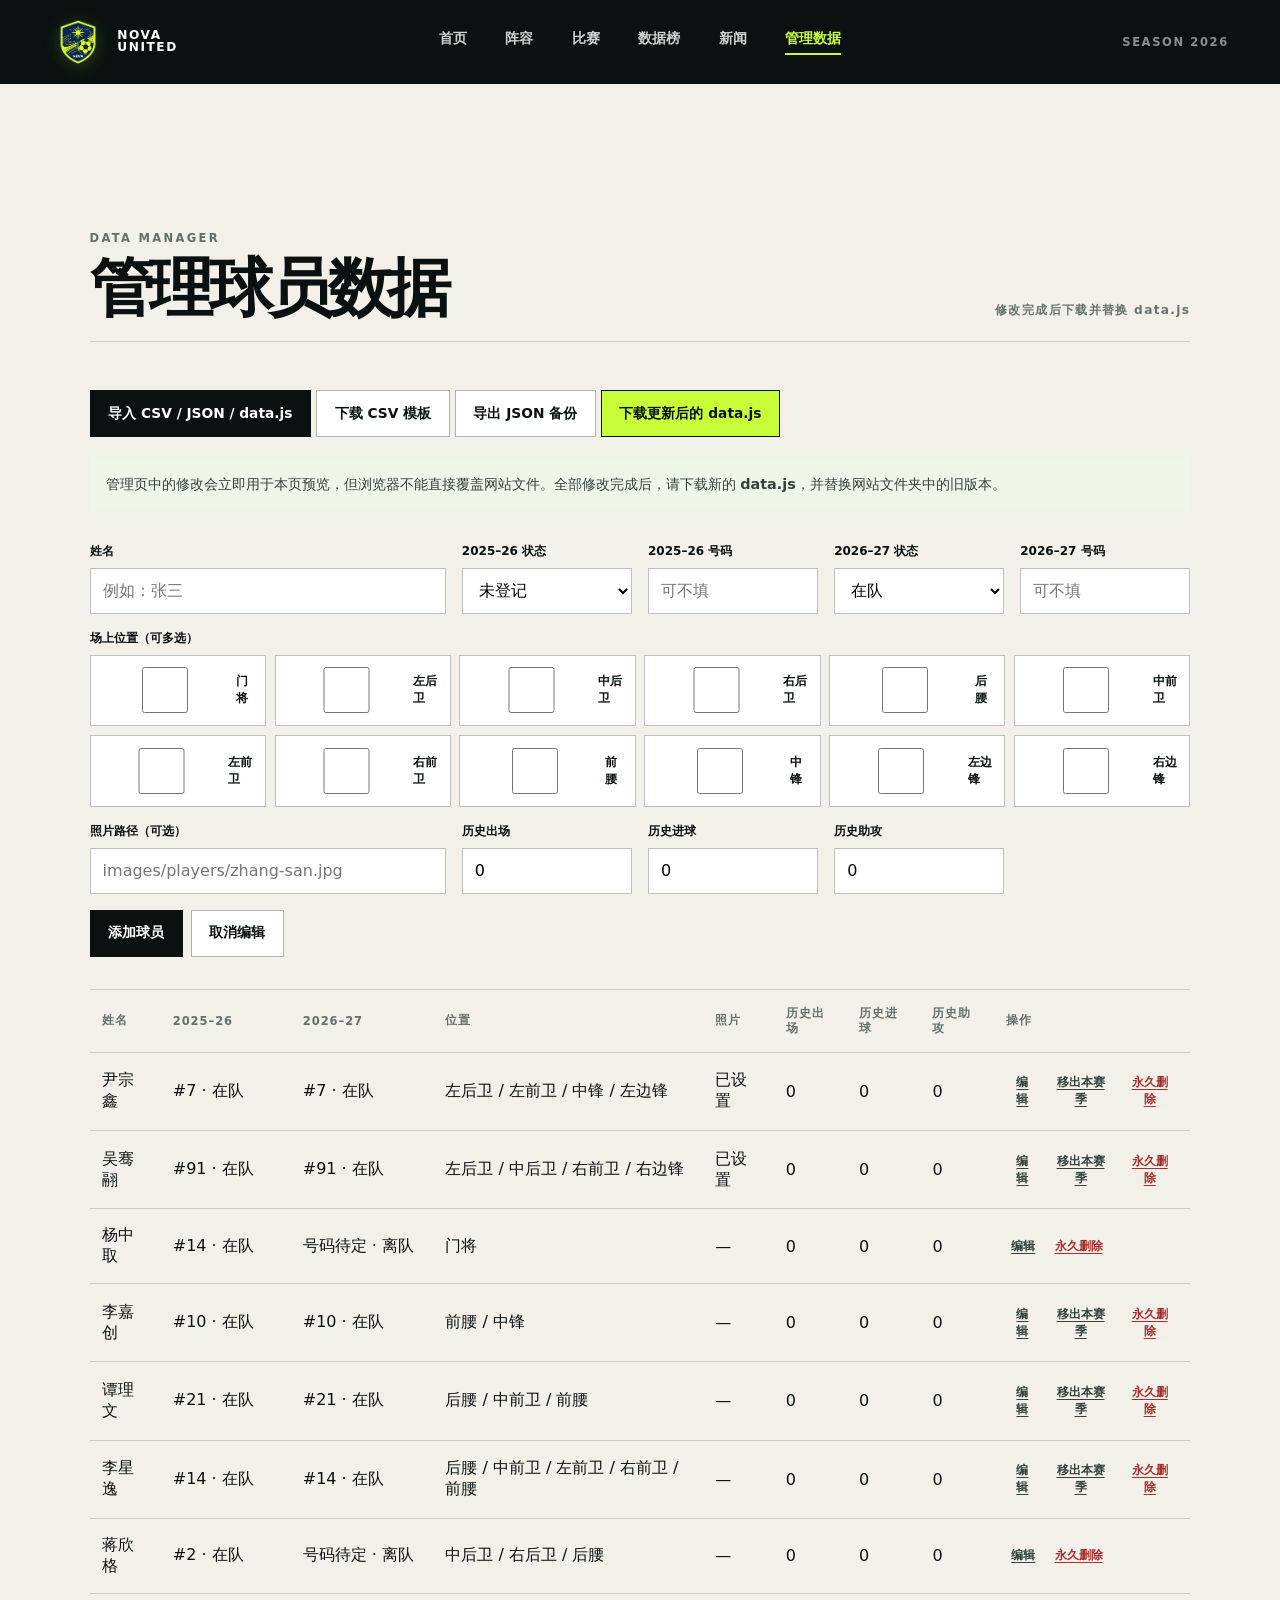
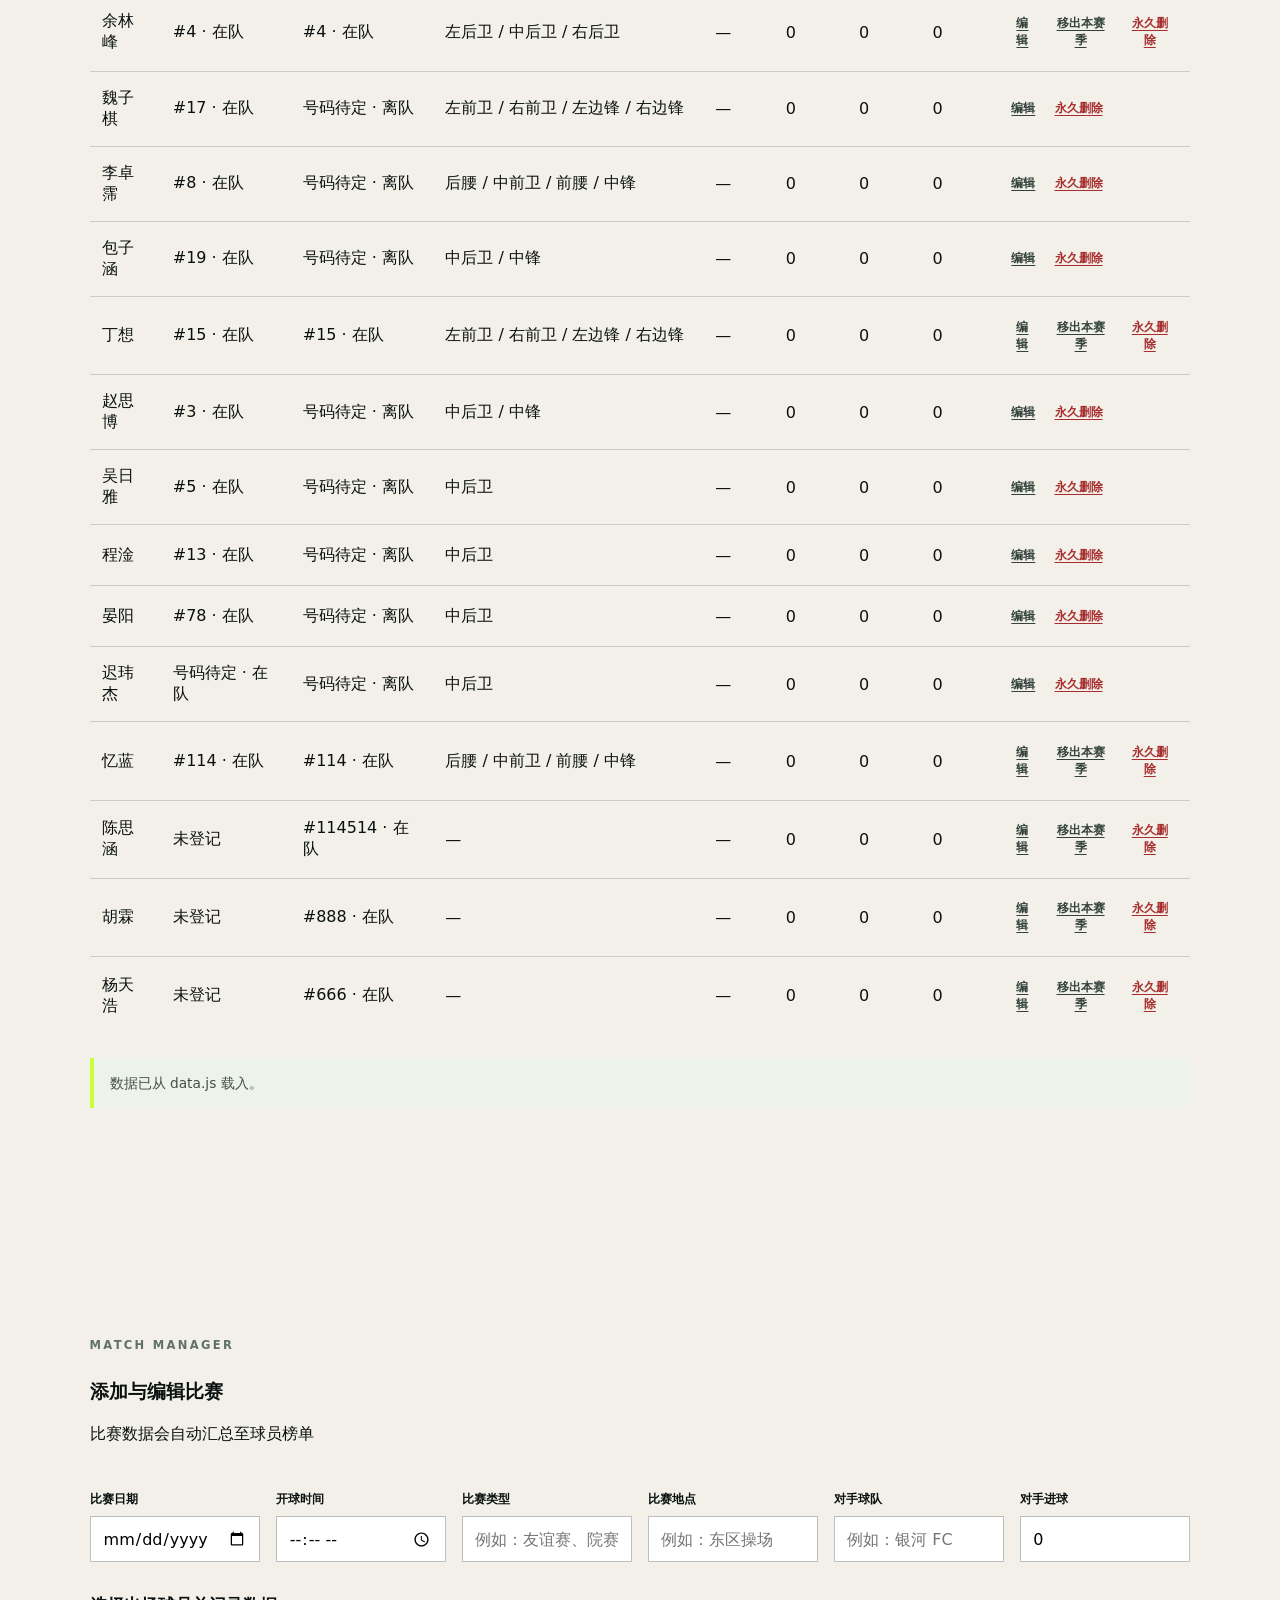
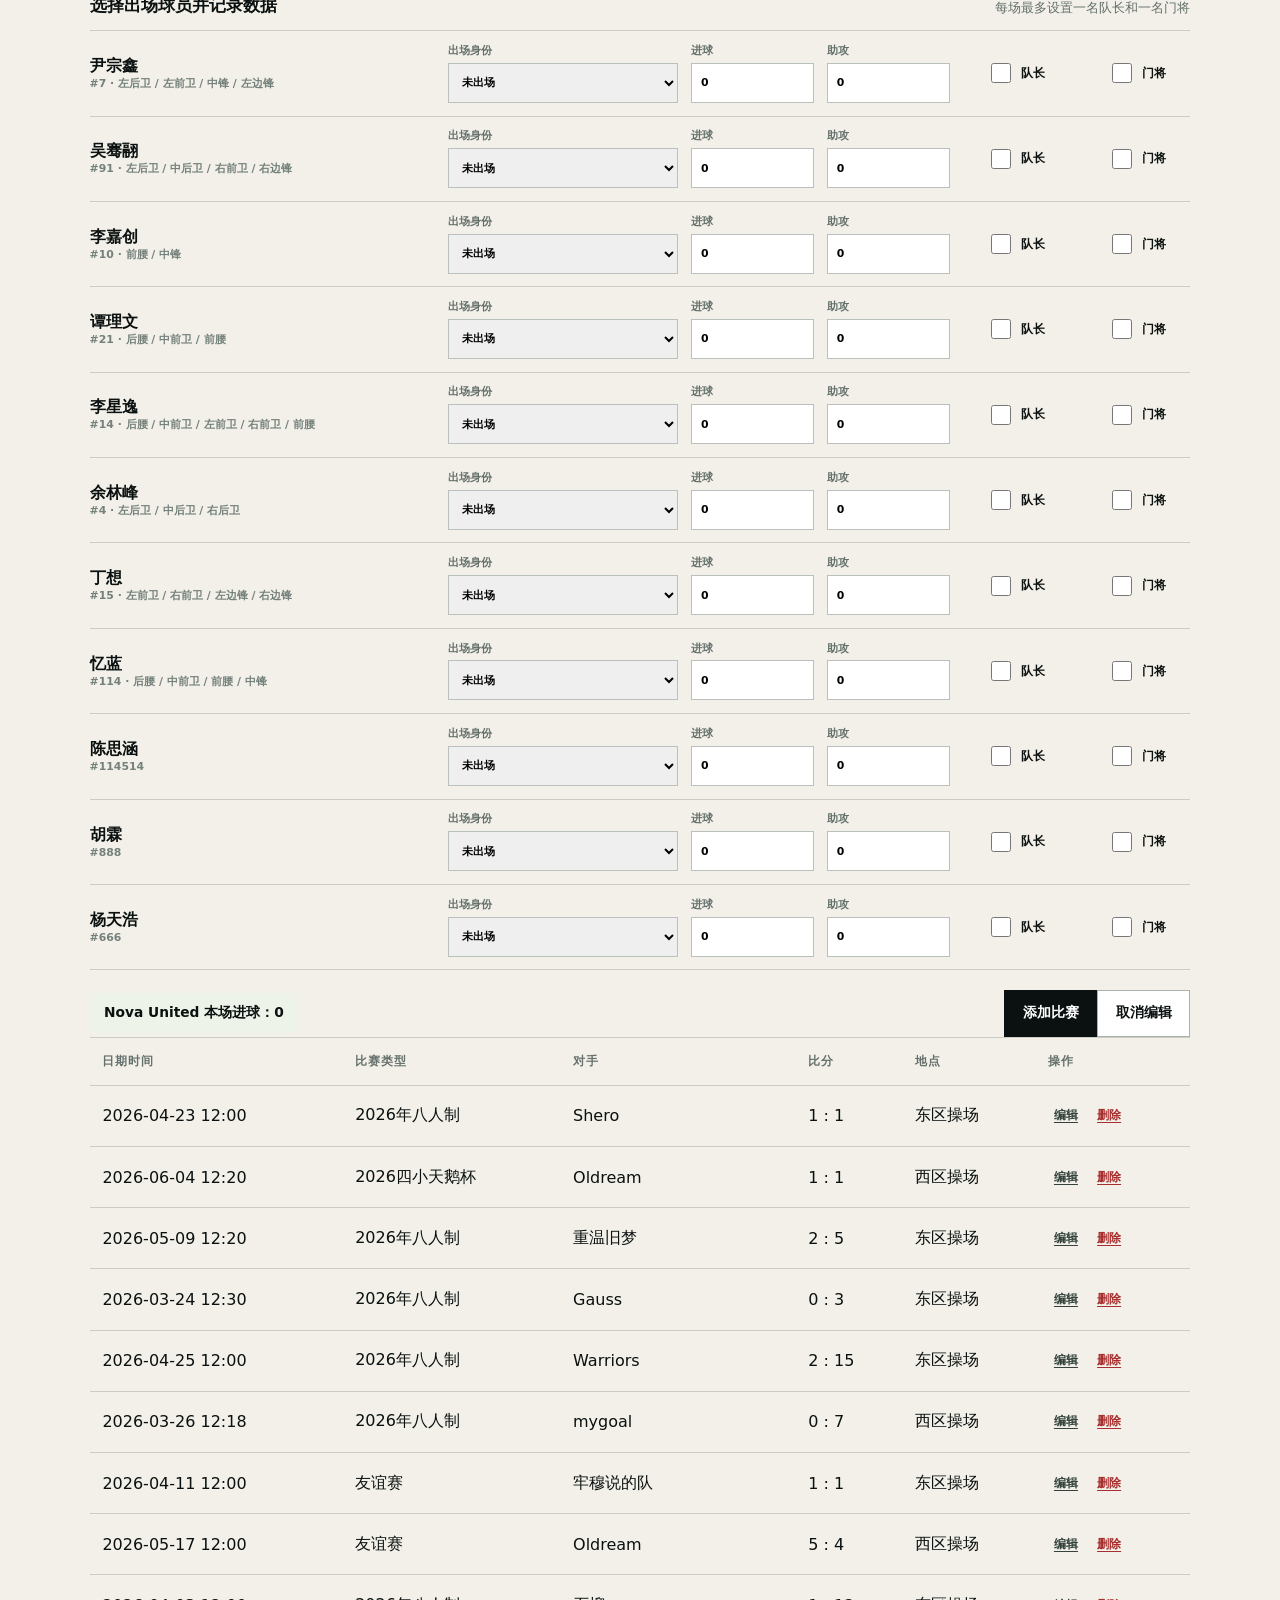
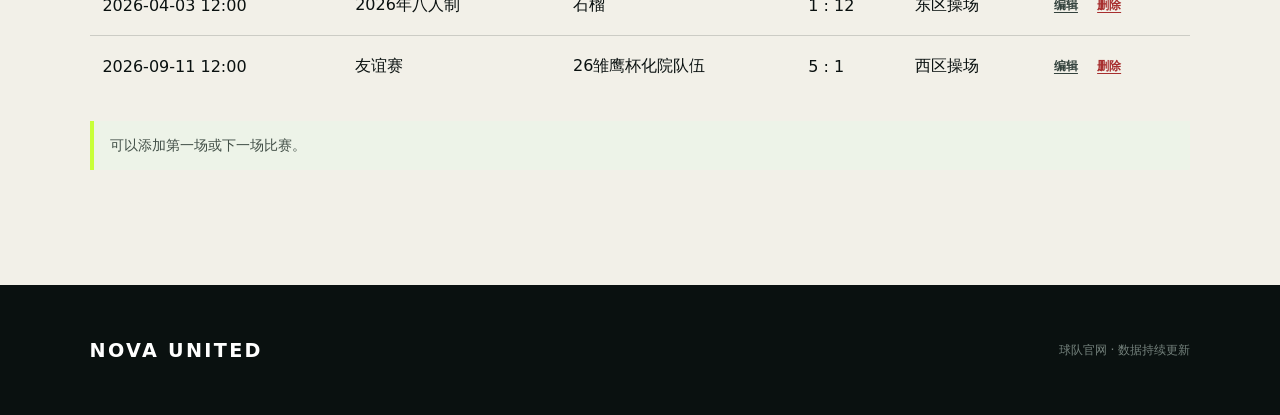
==== commit 4cb6739a: "刷新 admin.html 的赛季数据资源版本" ====
--- a/admin.html
+++ b/admin.html
@@ -79,6 +79,6 @@
     </section>
   </main>
   <footer><div class="footer-brand">NOVA UNITED</div><p>球队官网 · 数据持续更新</p></footer>
-  <script src="data.js?v=20260911-season-roster"></script><script src="app.js?v=20260911-season-roster"></script>
+  <script src="data.js?v=20260911-season-roster-2"></script><script src="app.js?v=20260911-season-roster-2"></script>
 </body>
 </html>
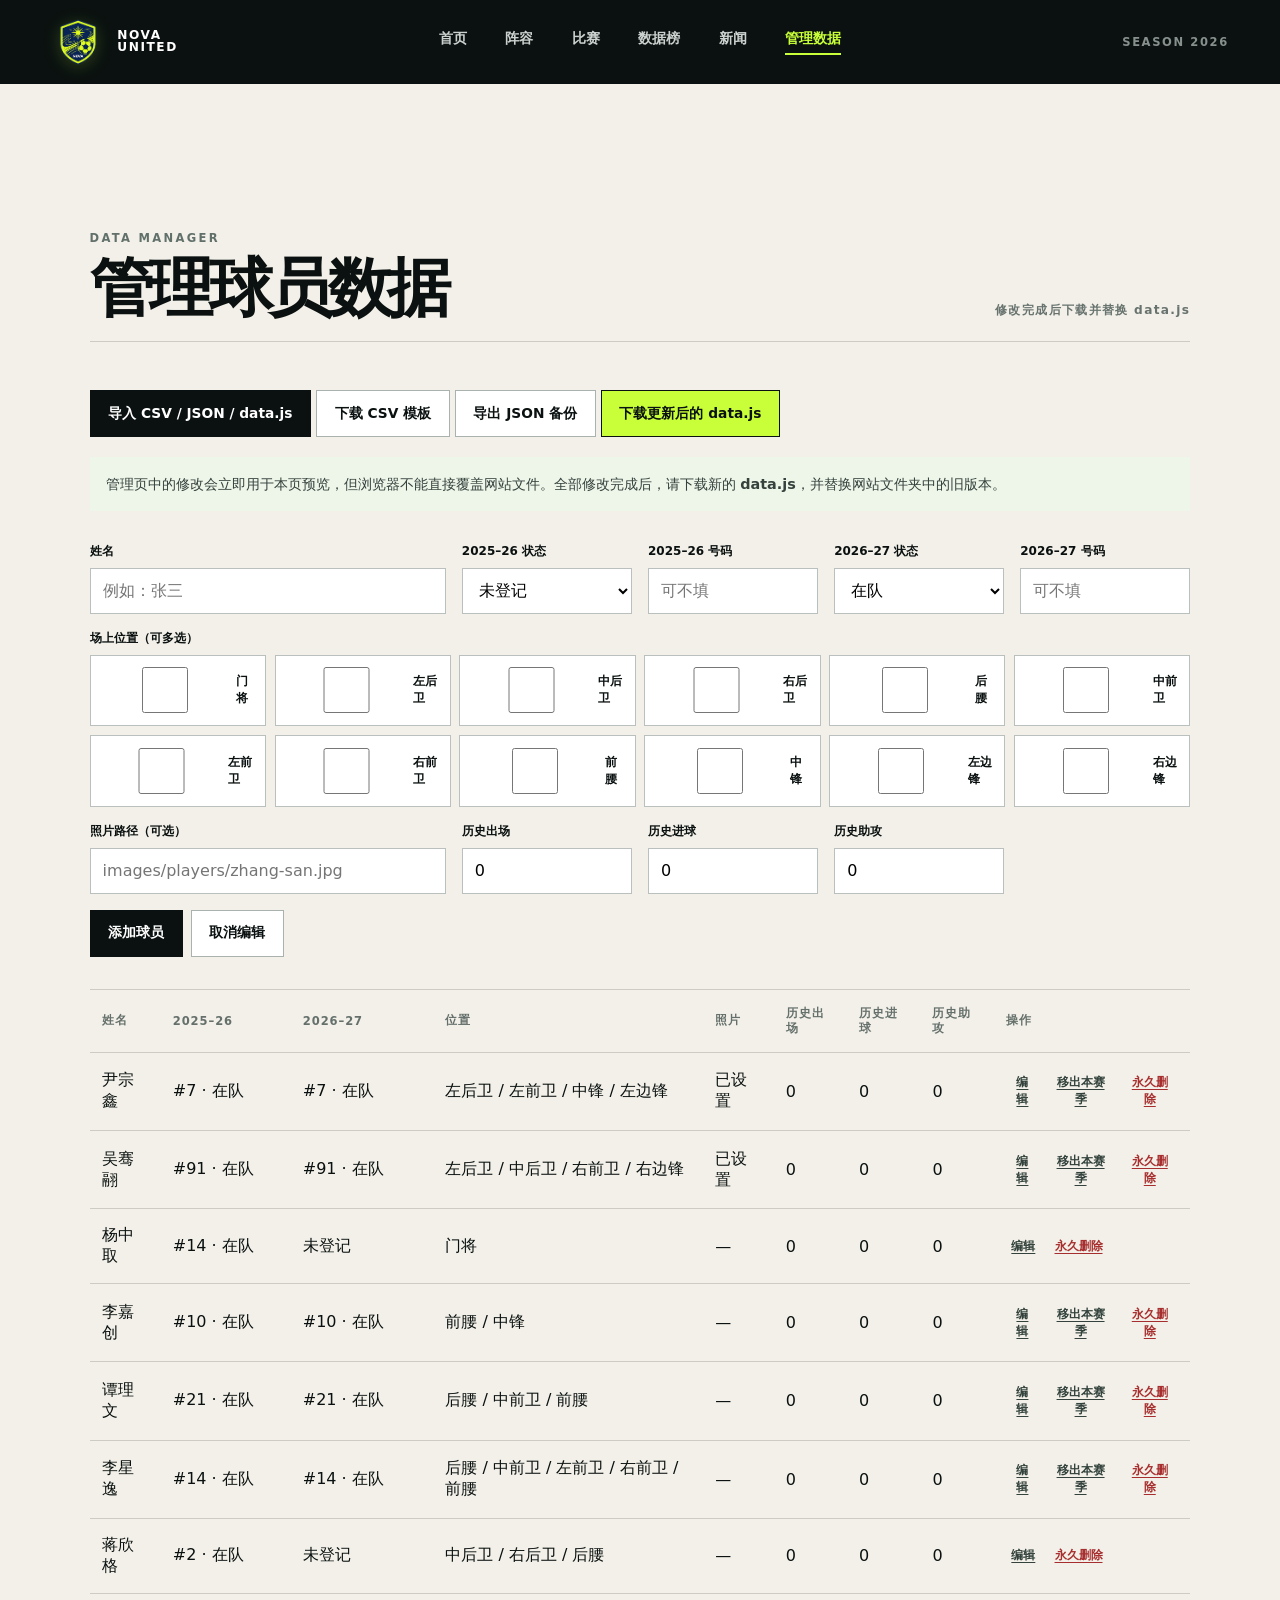
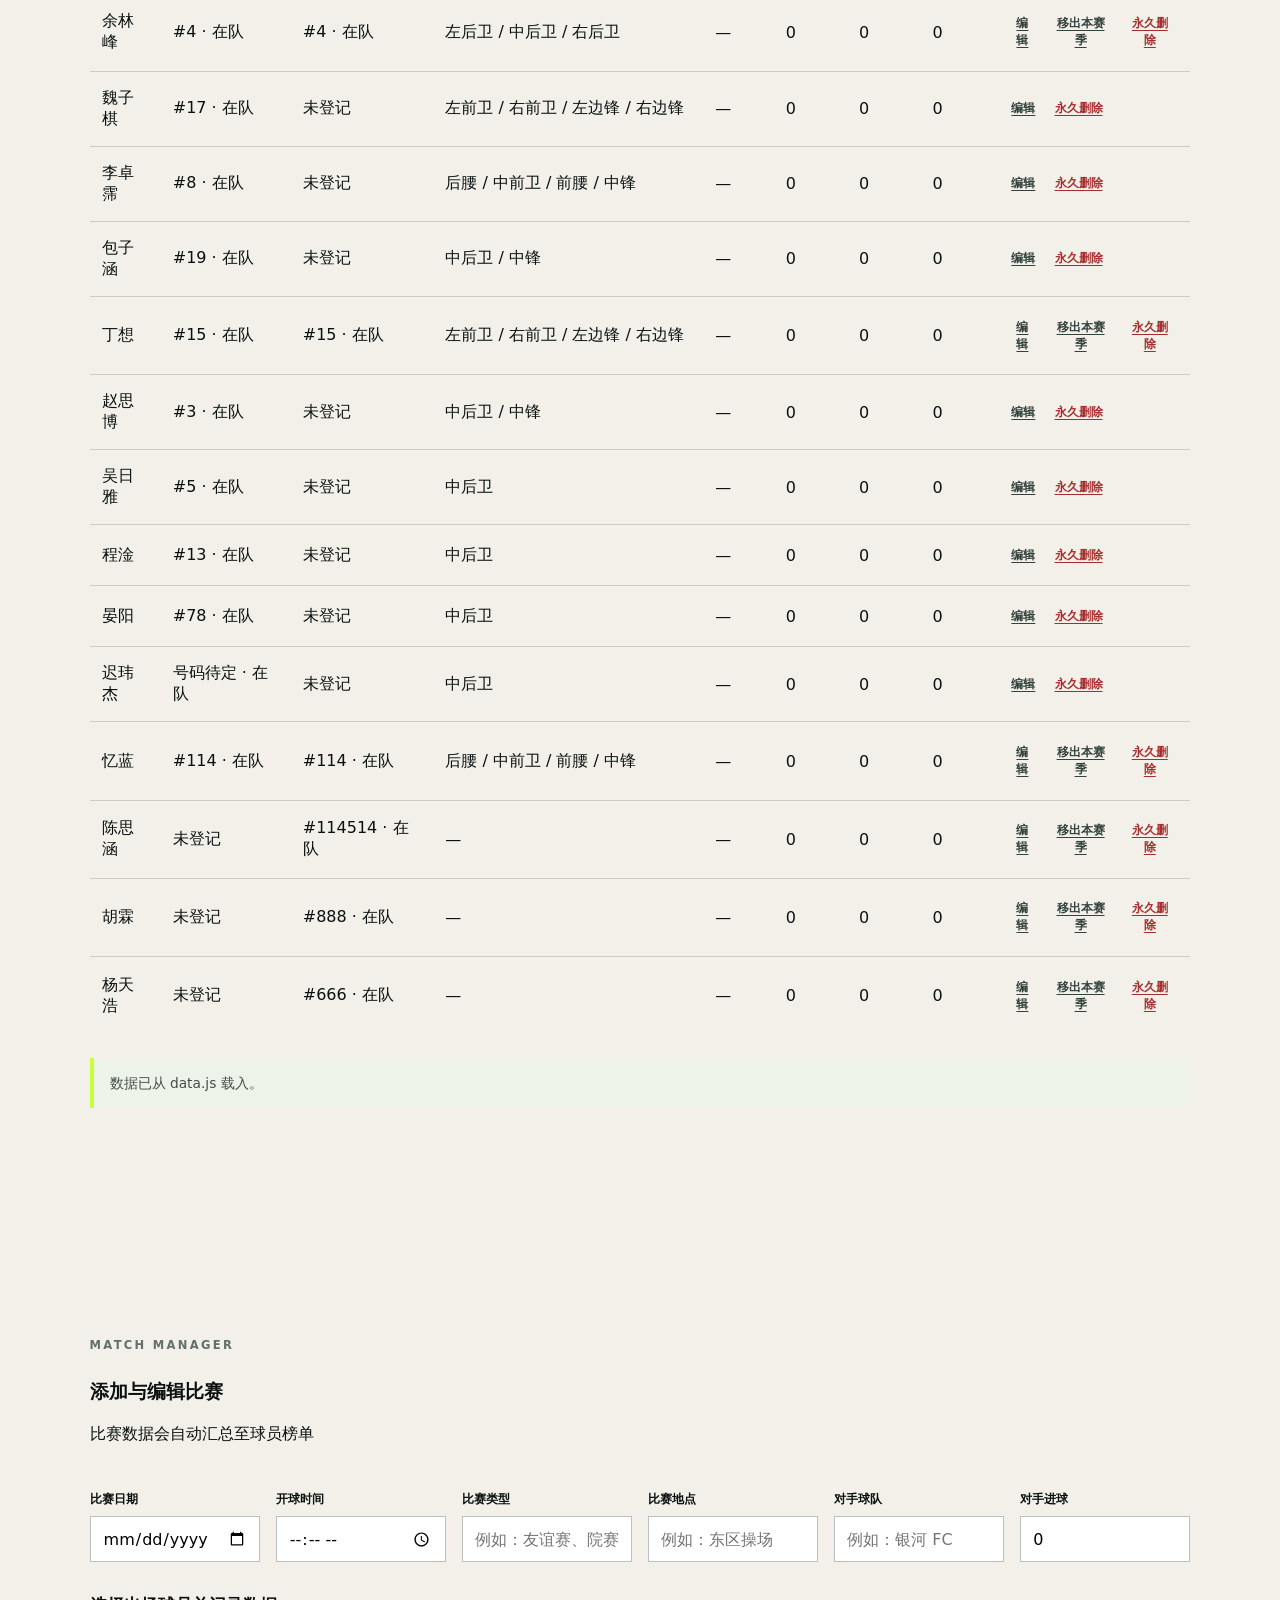
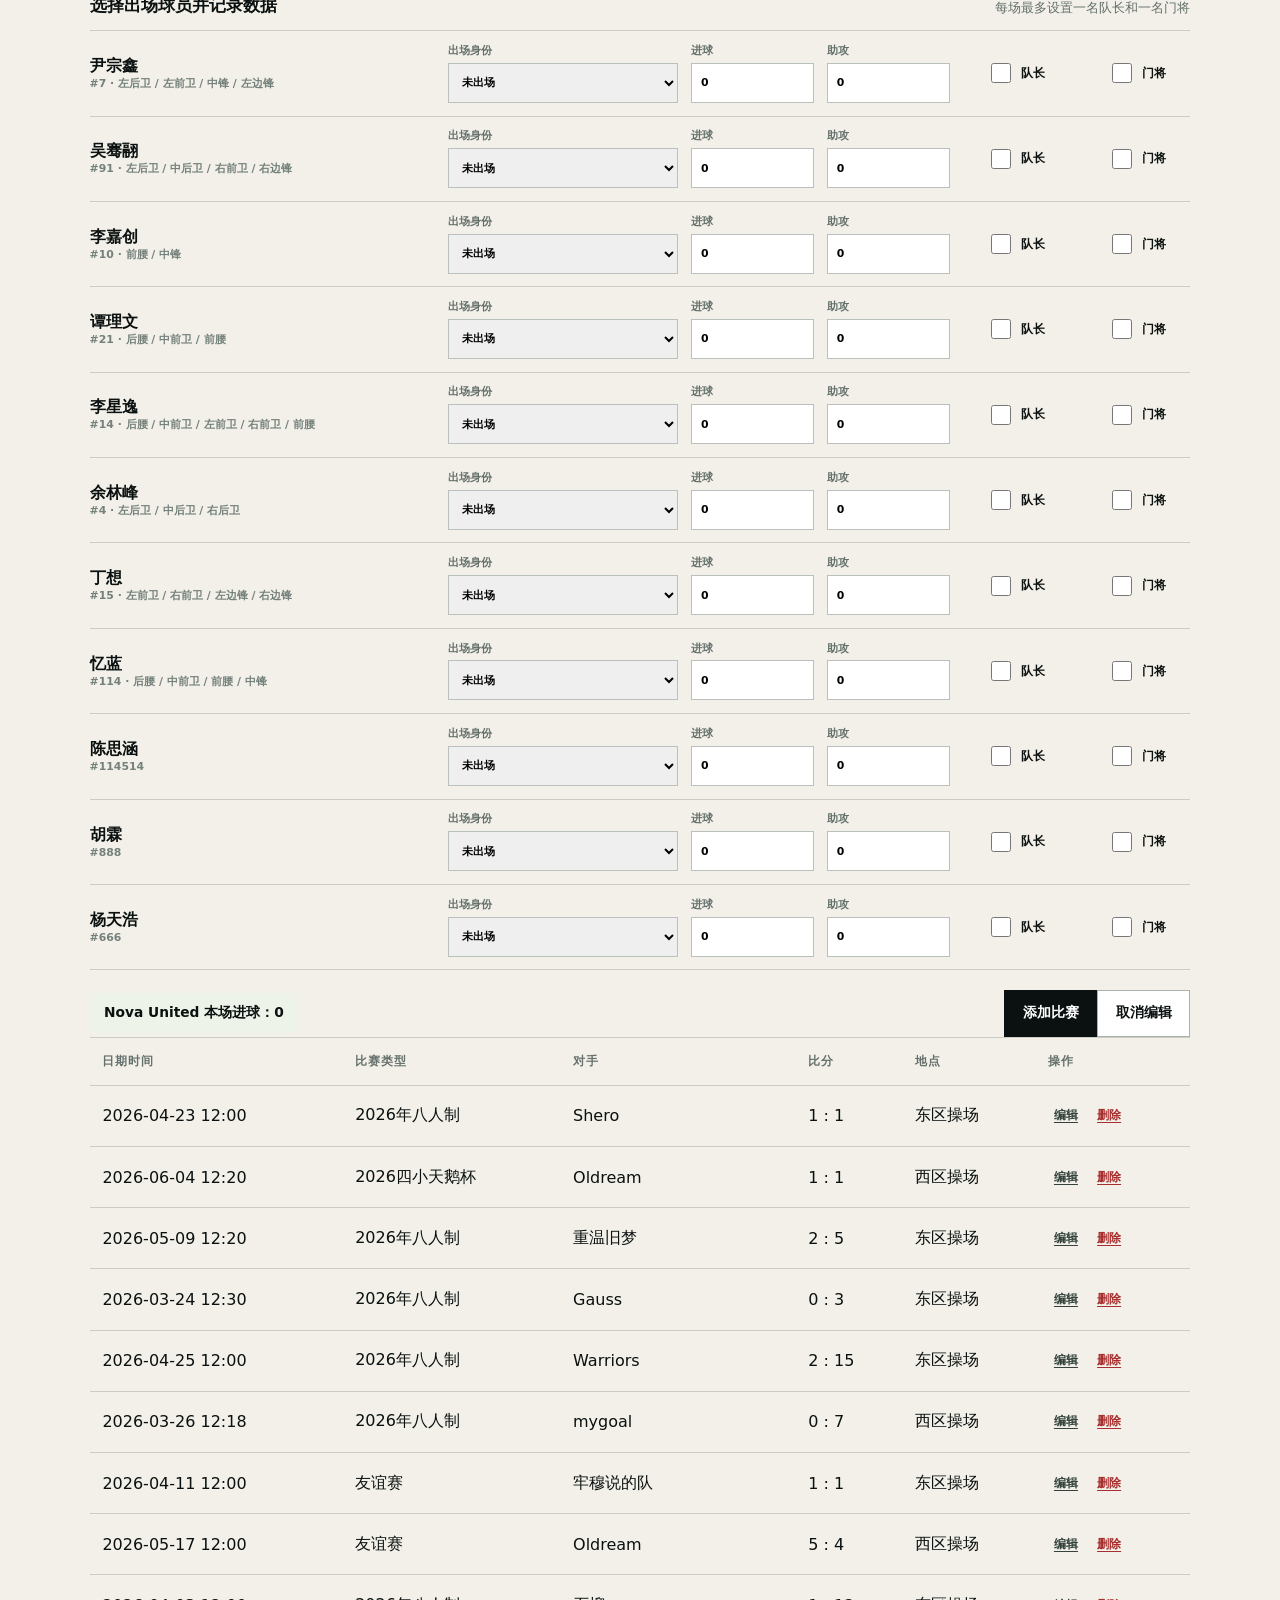
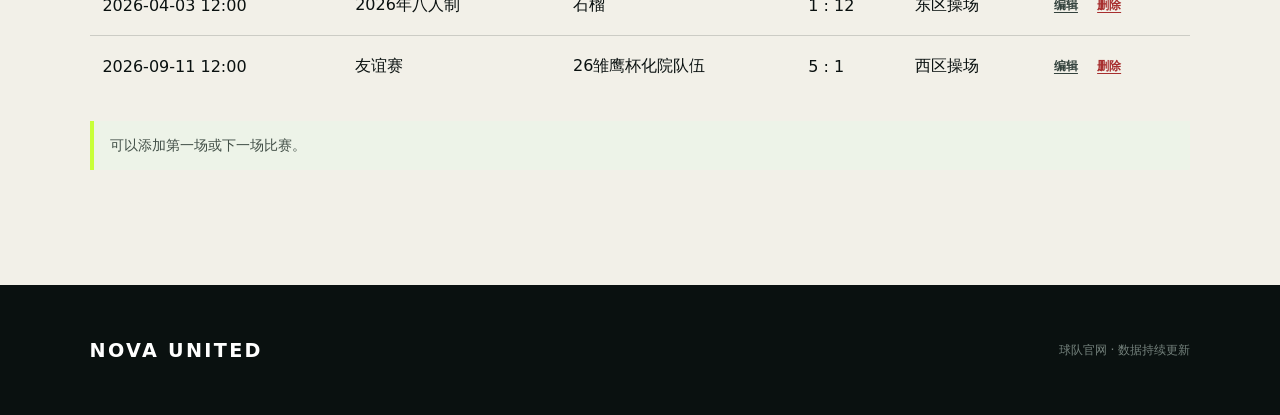
==== commit 8af1e64a: "刷新 admin.html 的最终赛季数据版本" ====
--- a/admin.html
+++ b/admin.html
@@ -79,6 +79,6 @@
     </section>
   </main>
   <footer><div class="footer-brand">NOVA UNITED</div><p>球队官网 · 数据持续更新</p></footer>
-  <script src="data.js?v=20260911-season-roster-2"></script><script src="app.js?v=20260911-season-roster-2"></script>
+  <script src="data.js?v=20260911-season-roster-3"></script><script src="app.js?v=20260911-season-roster-2"></script>
 </body>
 </html>
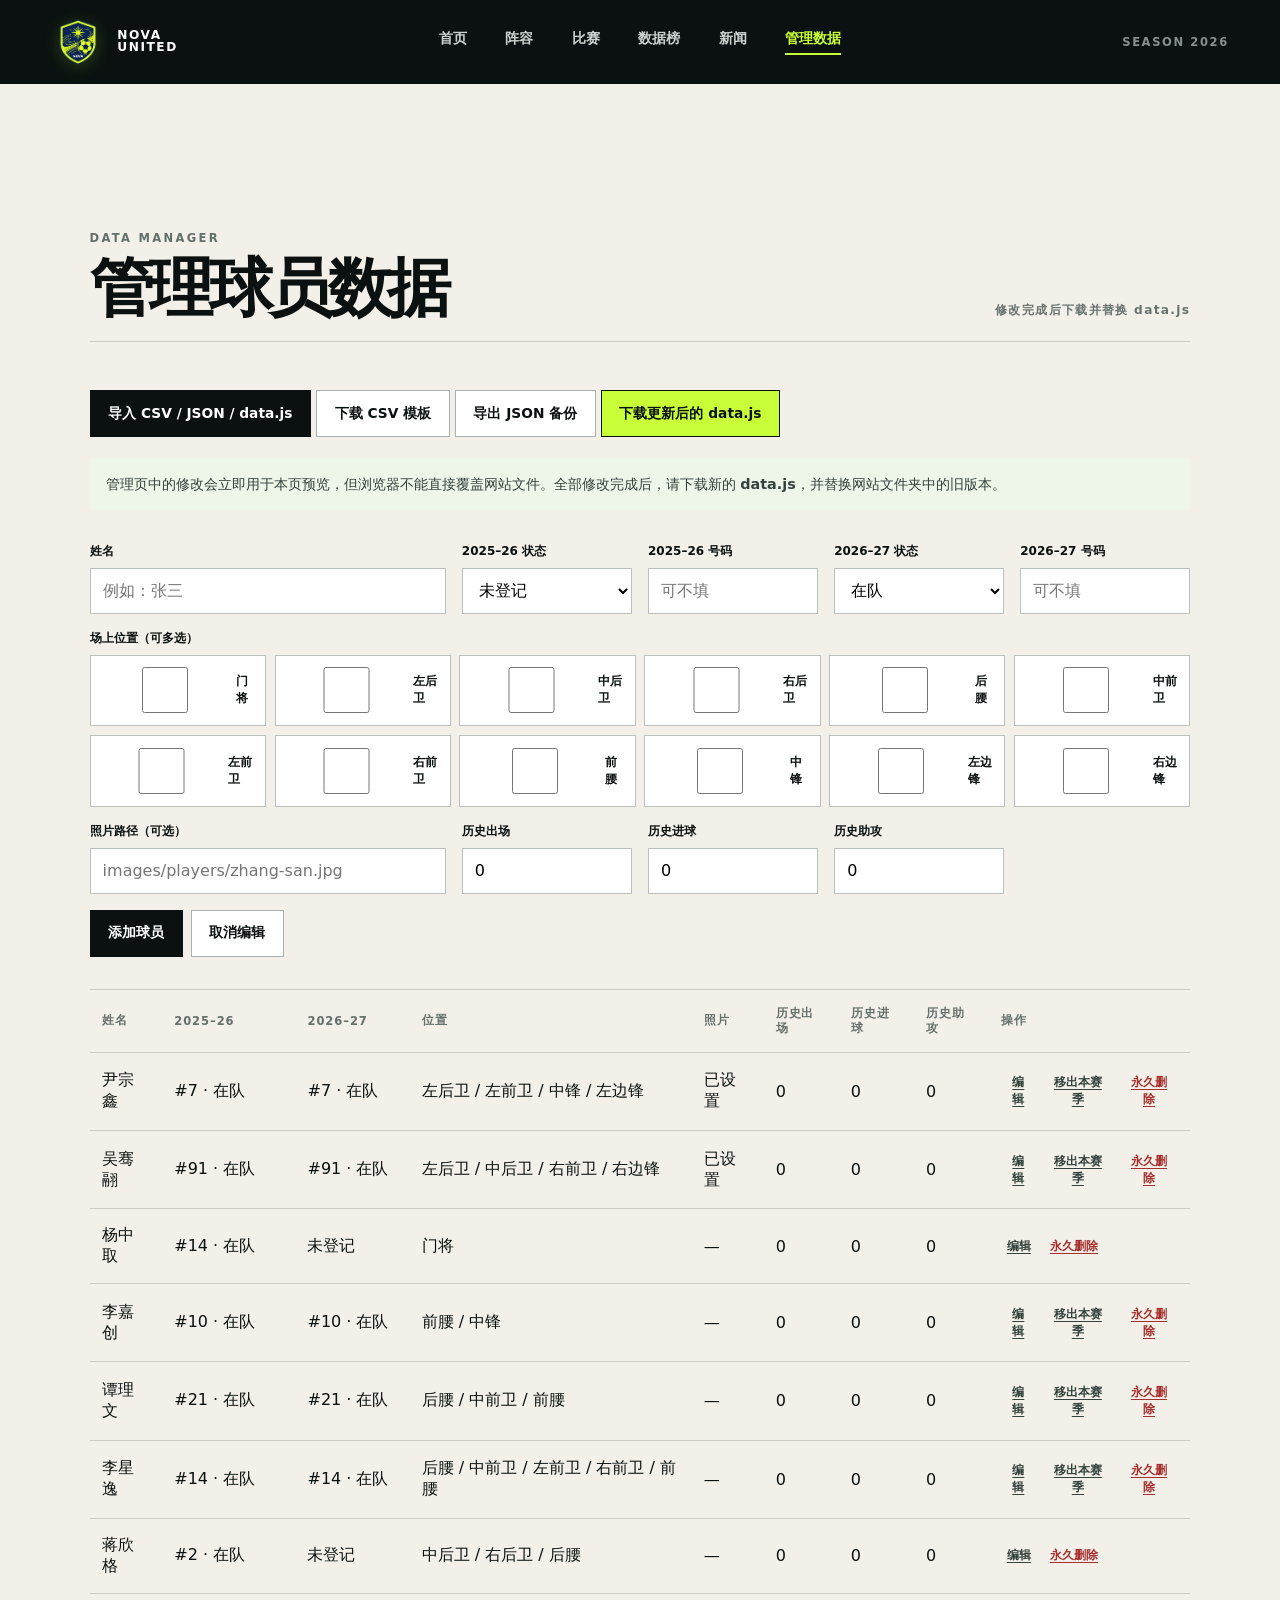
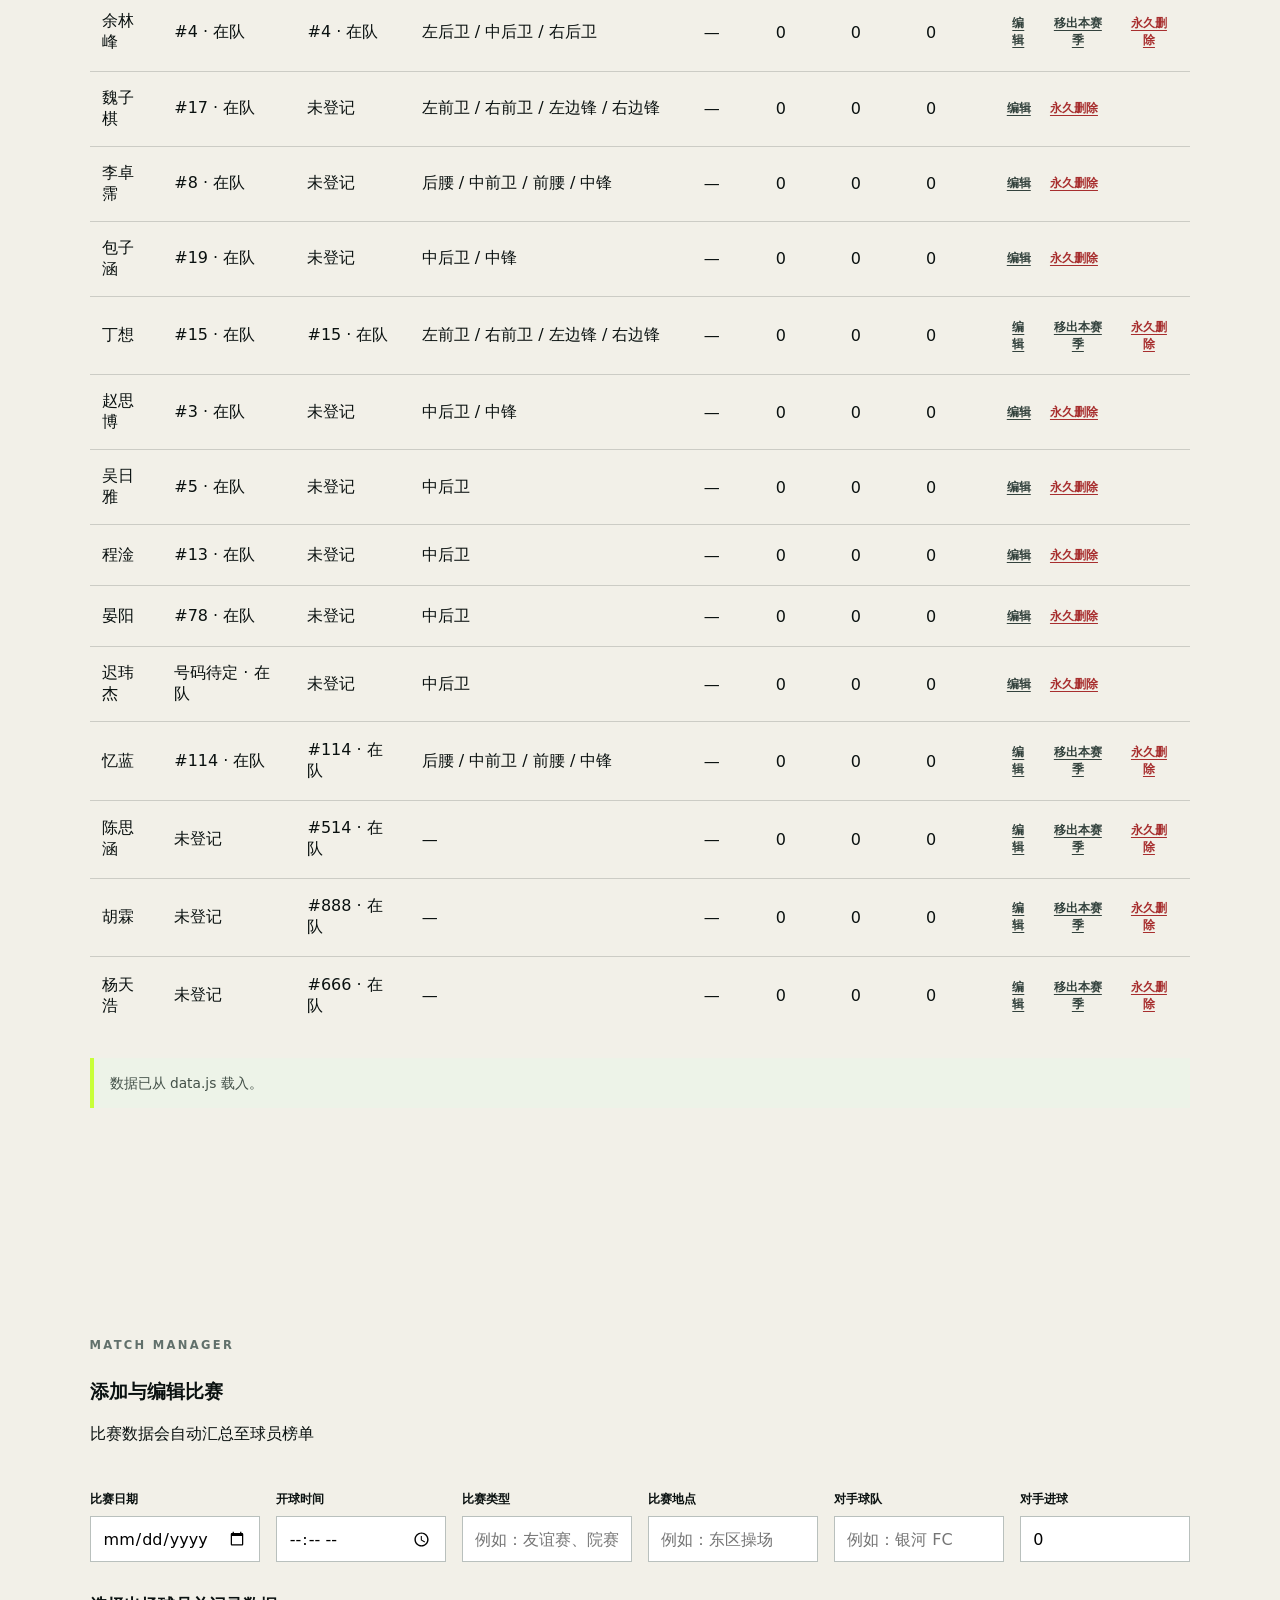
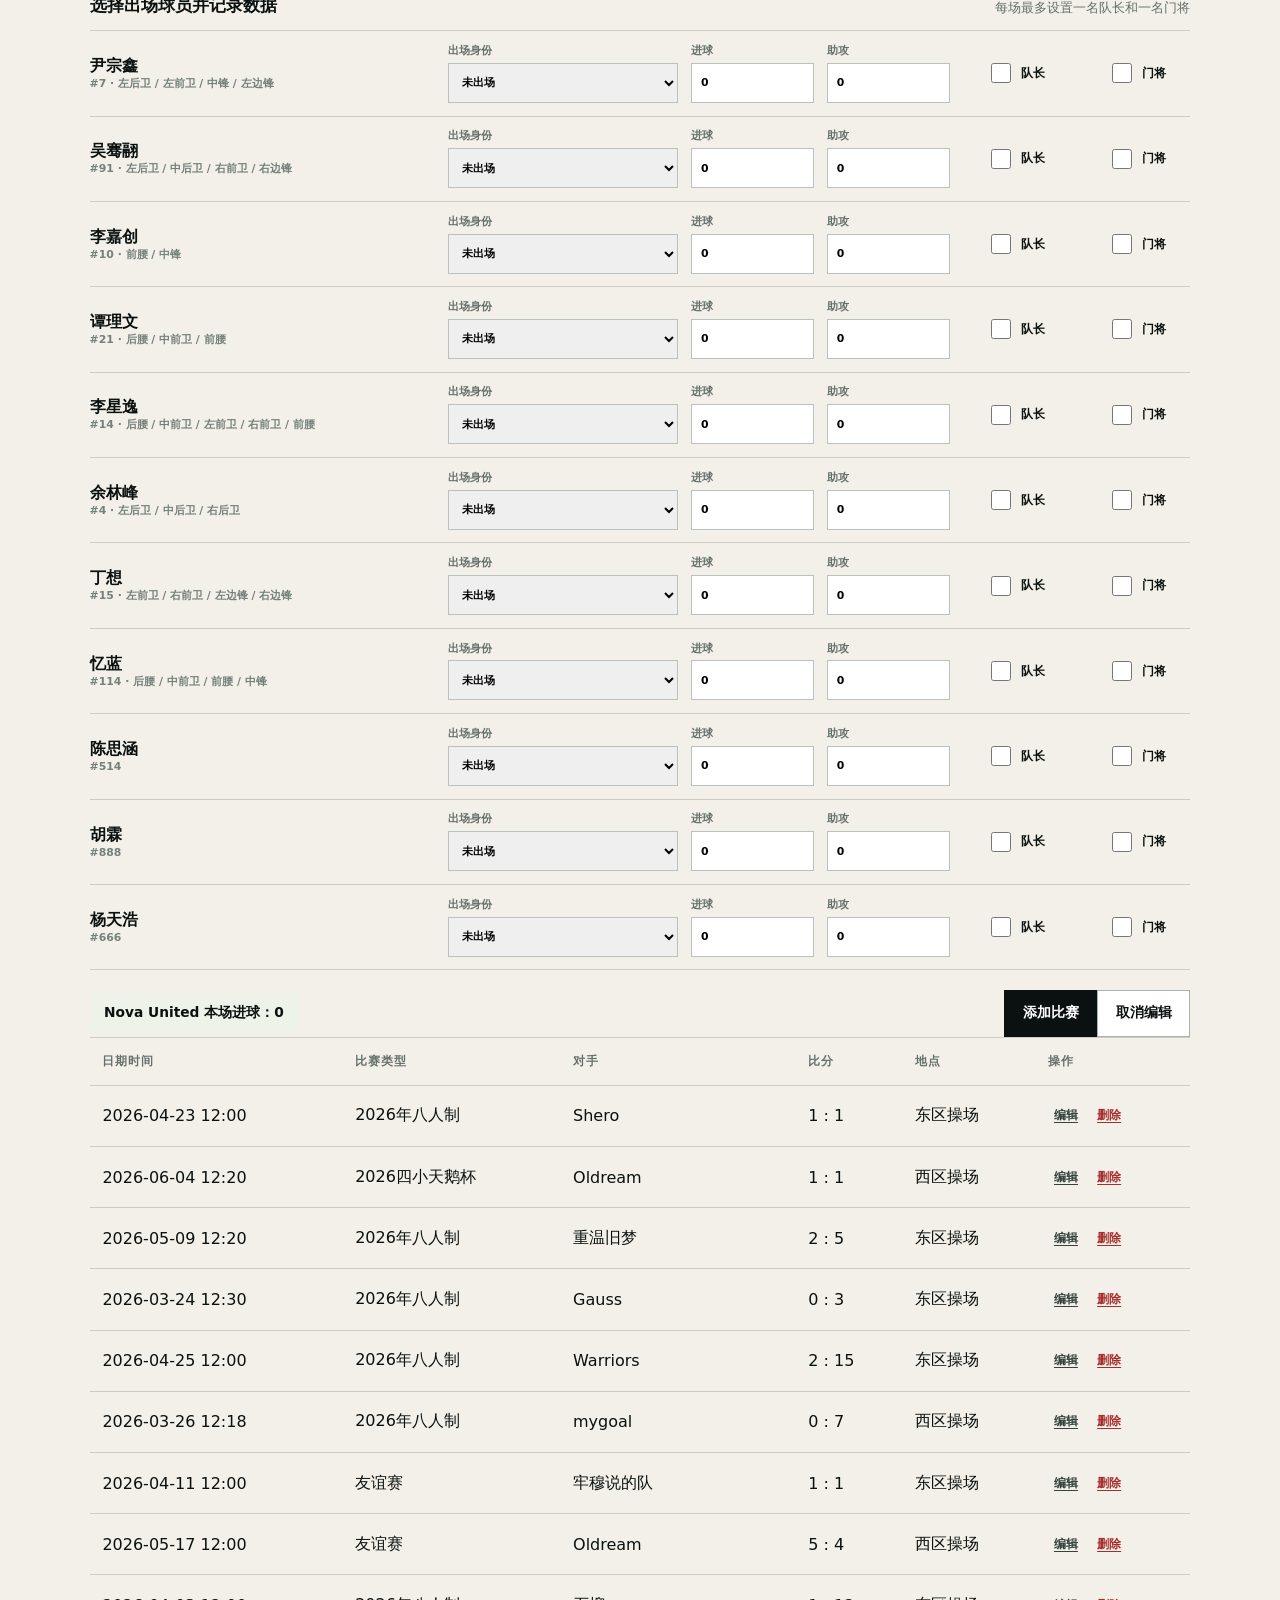
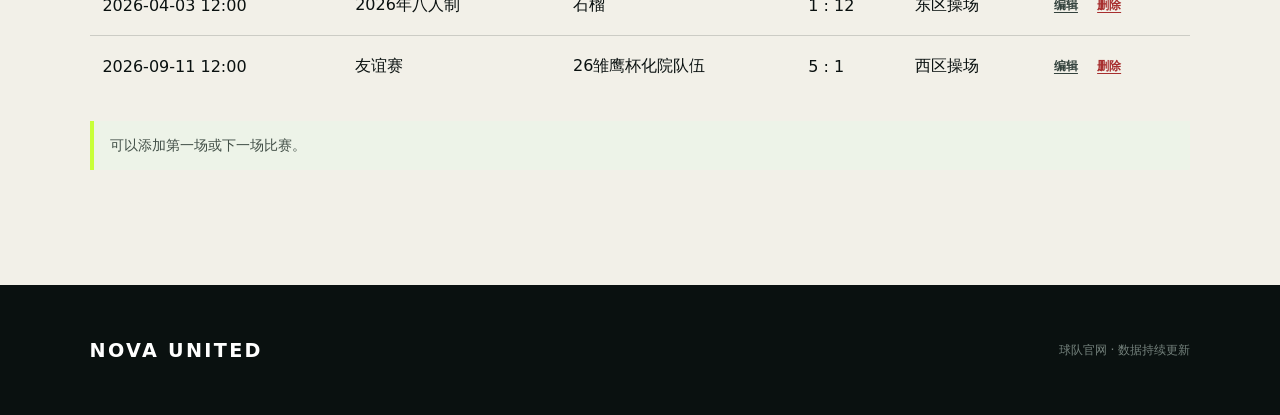
==== commit 89535bf2: "调整本赛季封面球员与数据榜默认范围" ====
--- a/admin.html
+++ b/admin.html
@@ -79,6 +79,6 @@
     </section>
   </main>
   <footer><div class="footer-brand">NOVA UNITED</div><p>球队官网 · 数据持续更新</p></footer>
-  <script src="data.js?v=20260911-season-roster-3"></script><script src="app.js?v=20260911-season-roster-2"></script>
+  <script src="data.js?v=20260911-season-roster-5"></script><script src="app.js?v=20260911-season-roster-5"></script>
 </body>
 </html>
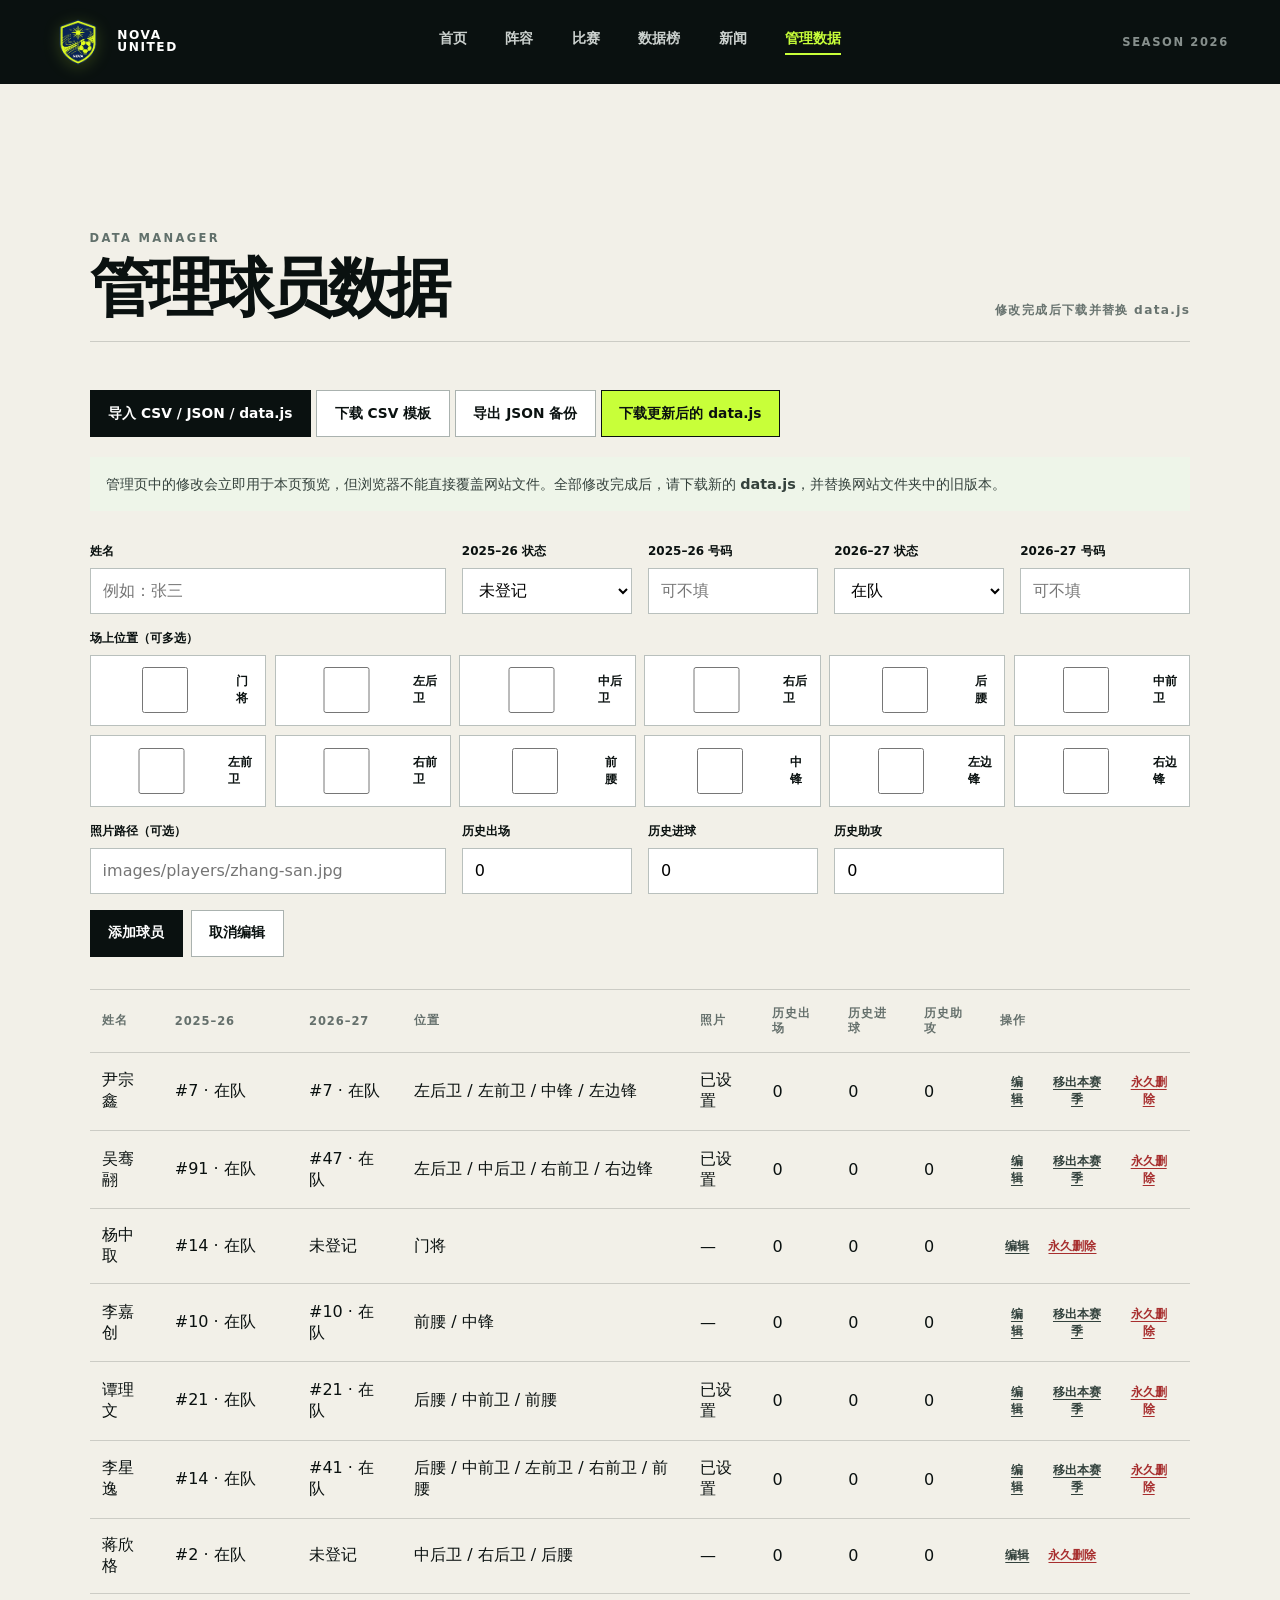
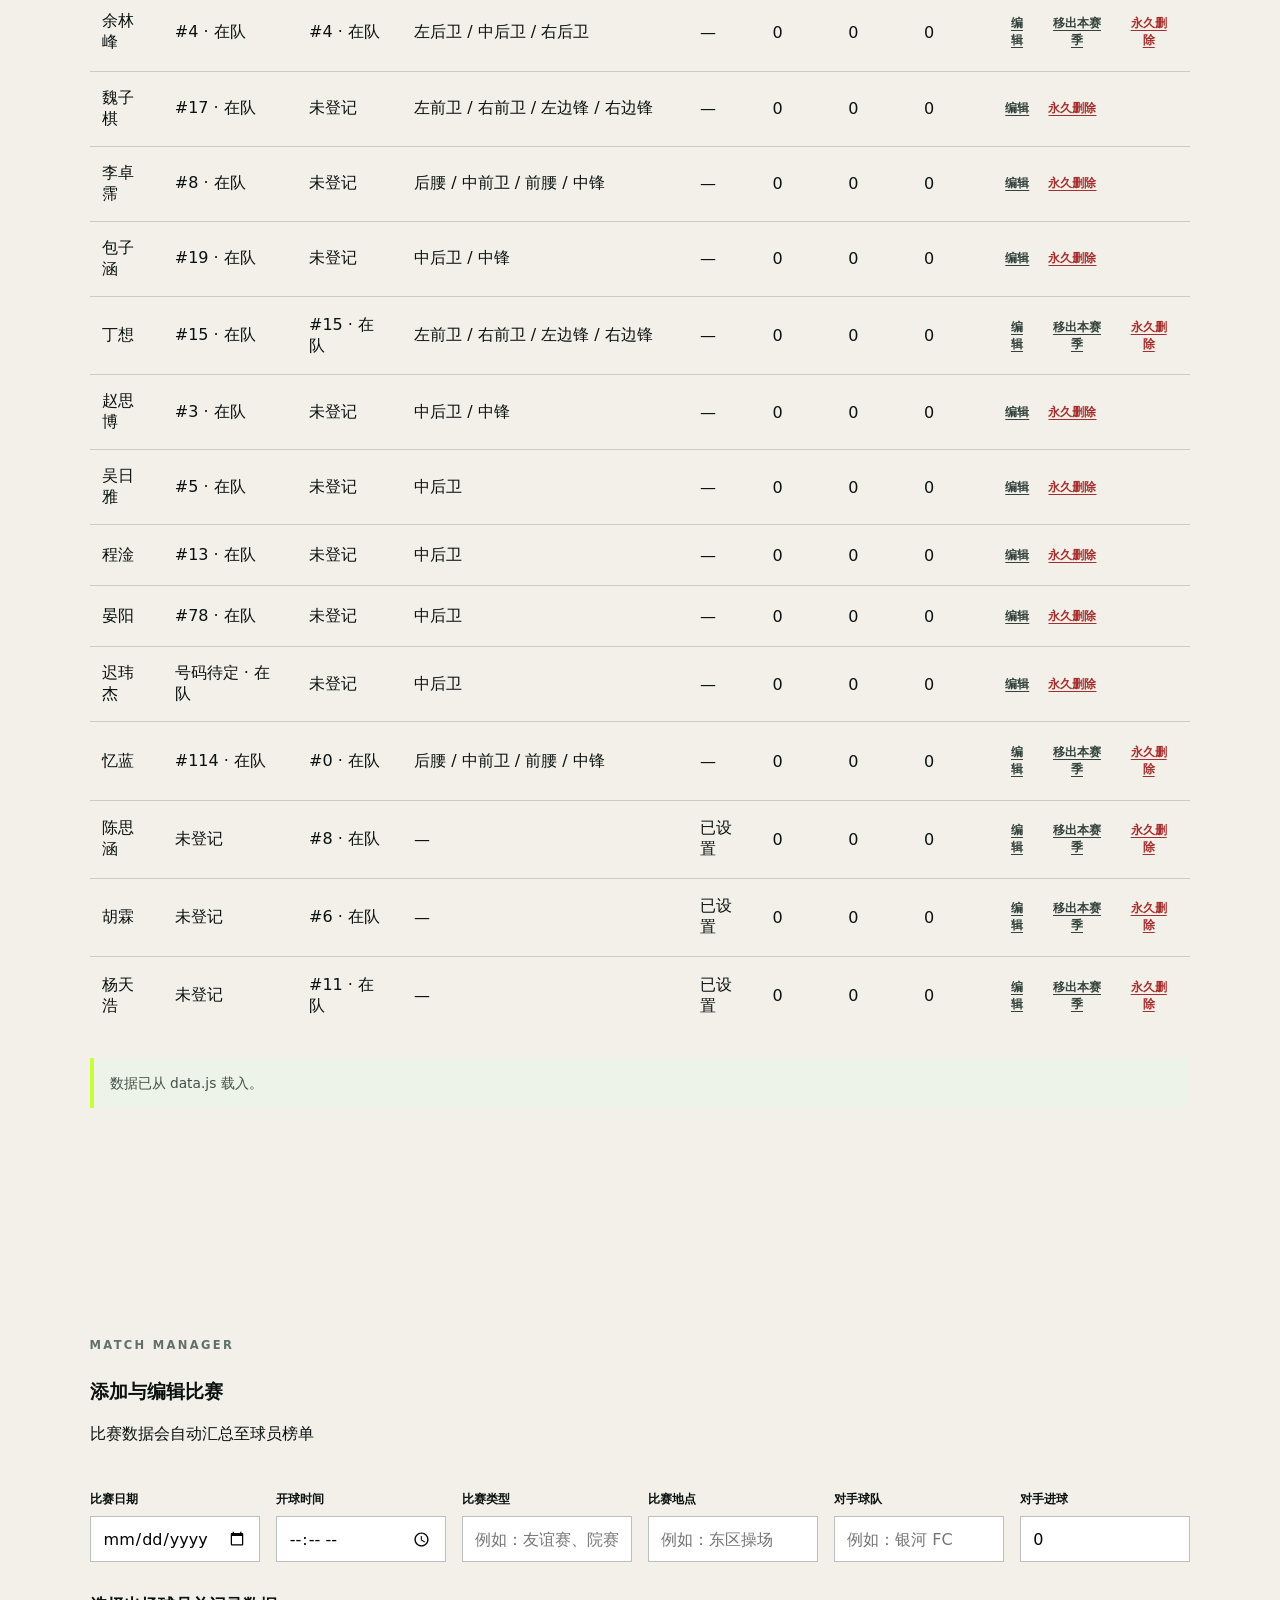
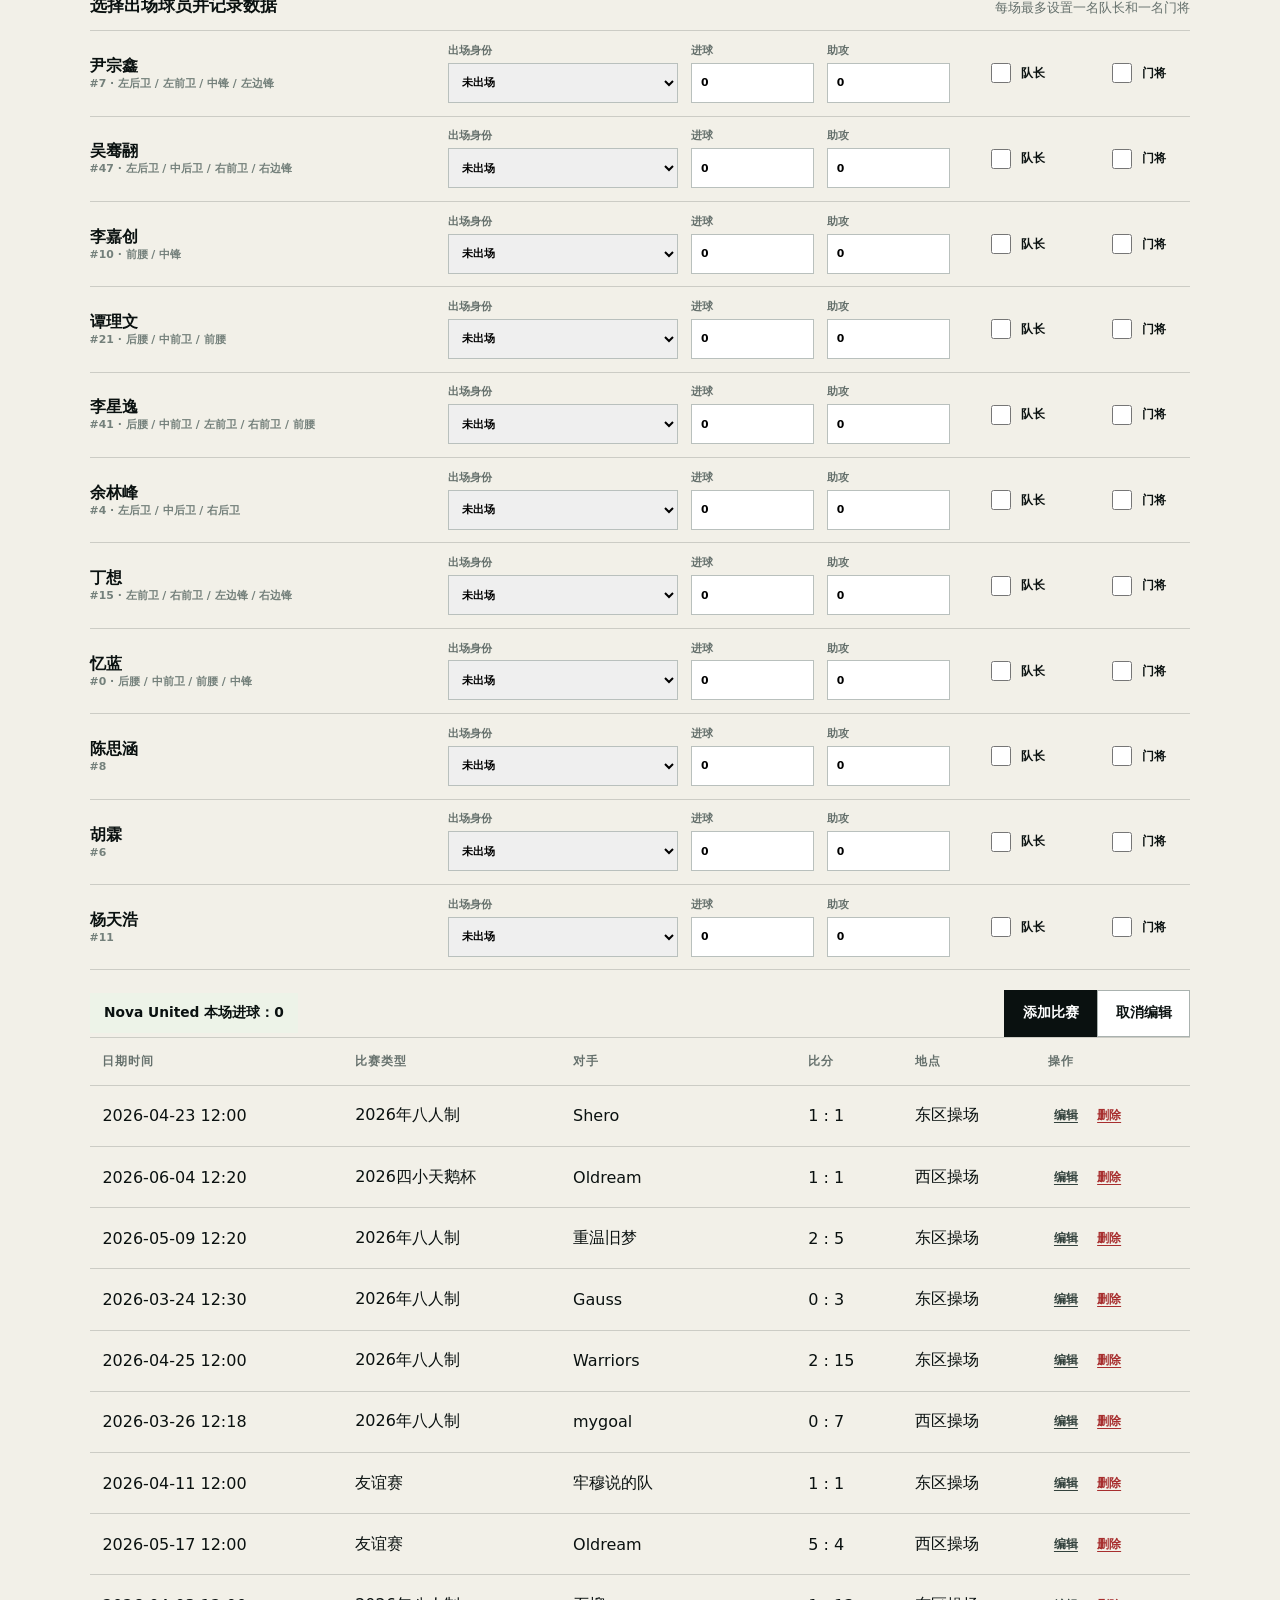
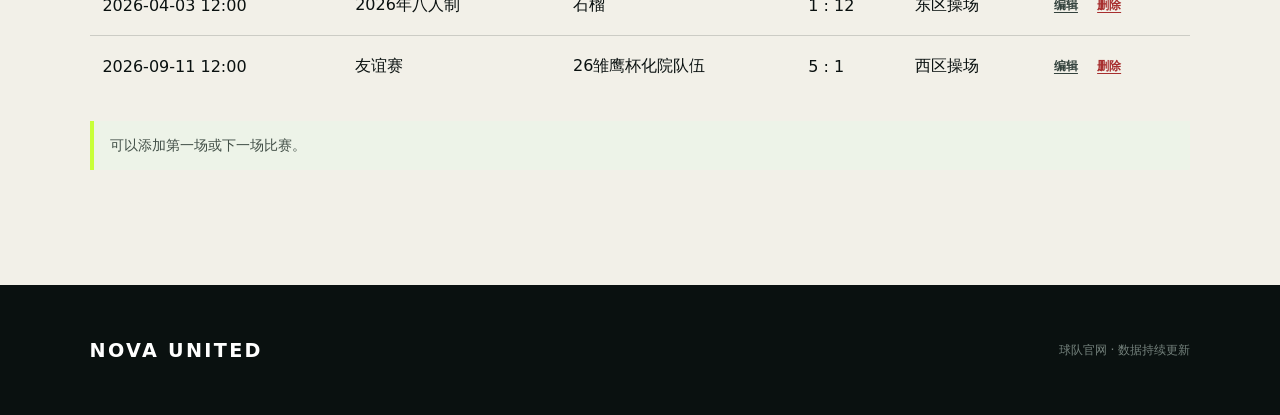
==== commit e4671765: "Refresh player data cache after squad number updates" ====
--- a/admin.html
+++ b/admin.html
@@ -79,6 +79,6 @@
     </section>
   </main>
   <footer><div class="footer-brand">NOVA UNITED</div><p>球队官网 · 数据持续更新</p></footer>
-  <script src="data.js?v=20260911-season-roster-5"></script><script src="app.js?v=20260911-season-roster-5"></script>
+  <script src="data.js?v=20260913-season-numbers-3"></script><script src="app.js?v=20260911-season-roster-5"></script>
 </body>
 </html>
--- a/style.css
+++ b/style.css
@@ -199,6 +199,64 @@
         right: -150px;
         top: 70px;
         width: 330px;
+      }
+
+      .spotlight-nav {
+        align-items: center;
+        backdrop-filter: blur(5px);
+        -webkit-backdrop-filter: blur(5px);
+        background: rgba(255, 255, 255, 0.16);
+        border: 1.5px solid rgba(10, 17, 16, 0.34);
+        border-radius: 50%;
+        box-shadow: 0 5px 18px rgba(10, 17, 16, 0.1);
+        color: rgba(10, 17, 16, 0.86);
+        cursor: pointer;
+        display: flex;
+        height: 56px;
+        justify-content: center;
+        padding: 0;
+        position: absolute;
+        top: 50%;
+        transform: translateY(-50%);
+        transition: background 180ms ease, border-color 180ms ease, color 180ms ease, transform 180ms ease;
+        width: 56px;
+        z-index: 5;
+      }
+
+      .spotlight-nav svg {
+        fill: none;
+        height: 22px;
+        stroke: currentColor;
+        stroke-linecap: round;
+        stroke-linejoin: round;
+        stroke-width: 2;
+        width: 22px;
+      }
+
+      .spotlight-nav:hover,
+      .spotlight-nav:focus-visible {
+        background: rgba(10, 17, 16, 0.14);
+        border-color: rgba(10, 17, 16, 0.72);
+        color: var(--ink);
+        outline: 2px solid rgba(10, 17, 16, 0.55);
+        outline-offset: 3px;
+        transform: translateY(-50%) scale(1.08);
+      }
+
+      .spotlight-nav:active {
+        transform: translateY(-50%) scale(0.96);
+      }
+
+      .spotlight-nav[hidden] {
+        display: none;
+      }
+
+      .spotlight-prev {
+        left: 0.15rem;
+      }
+
+      .spotlight-next {
+        right: 0.15rem;
       }
       
       .spotlight-top,
@@ -1554,6 +1612,24 @@
           min-height: 390px;
           padding: 1.3rem;
         }
+
+        .spotlight-nav {
+          height: 46px;
+          width: 46px;
+        }
+
+        .spotlight-nav svg {
+          height: 19px;
+          width: 19px;
+        }
+
+        .spotlight-prev {
+          left: 0.1rem;
+        }
+
+        .spotlight-next {
+          right: 0.1rem;
+        }
       
         .spotlight-main {
           bottom: 78px;
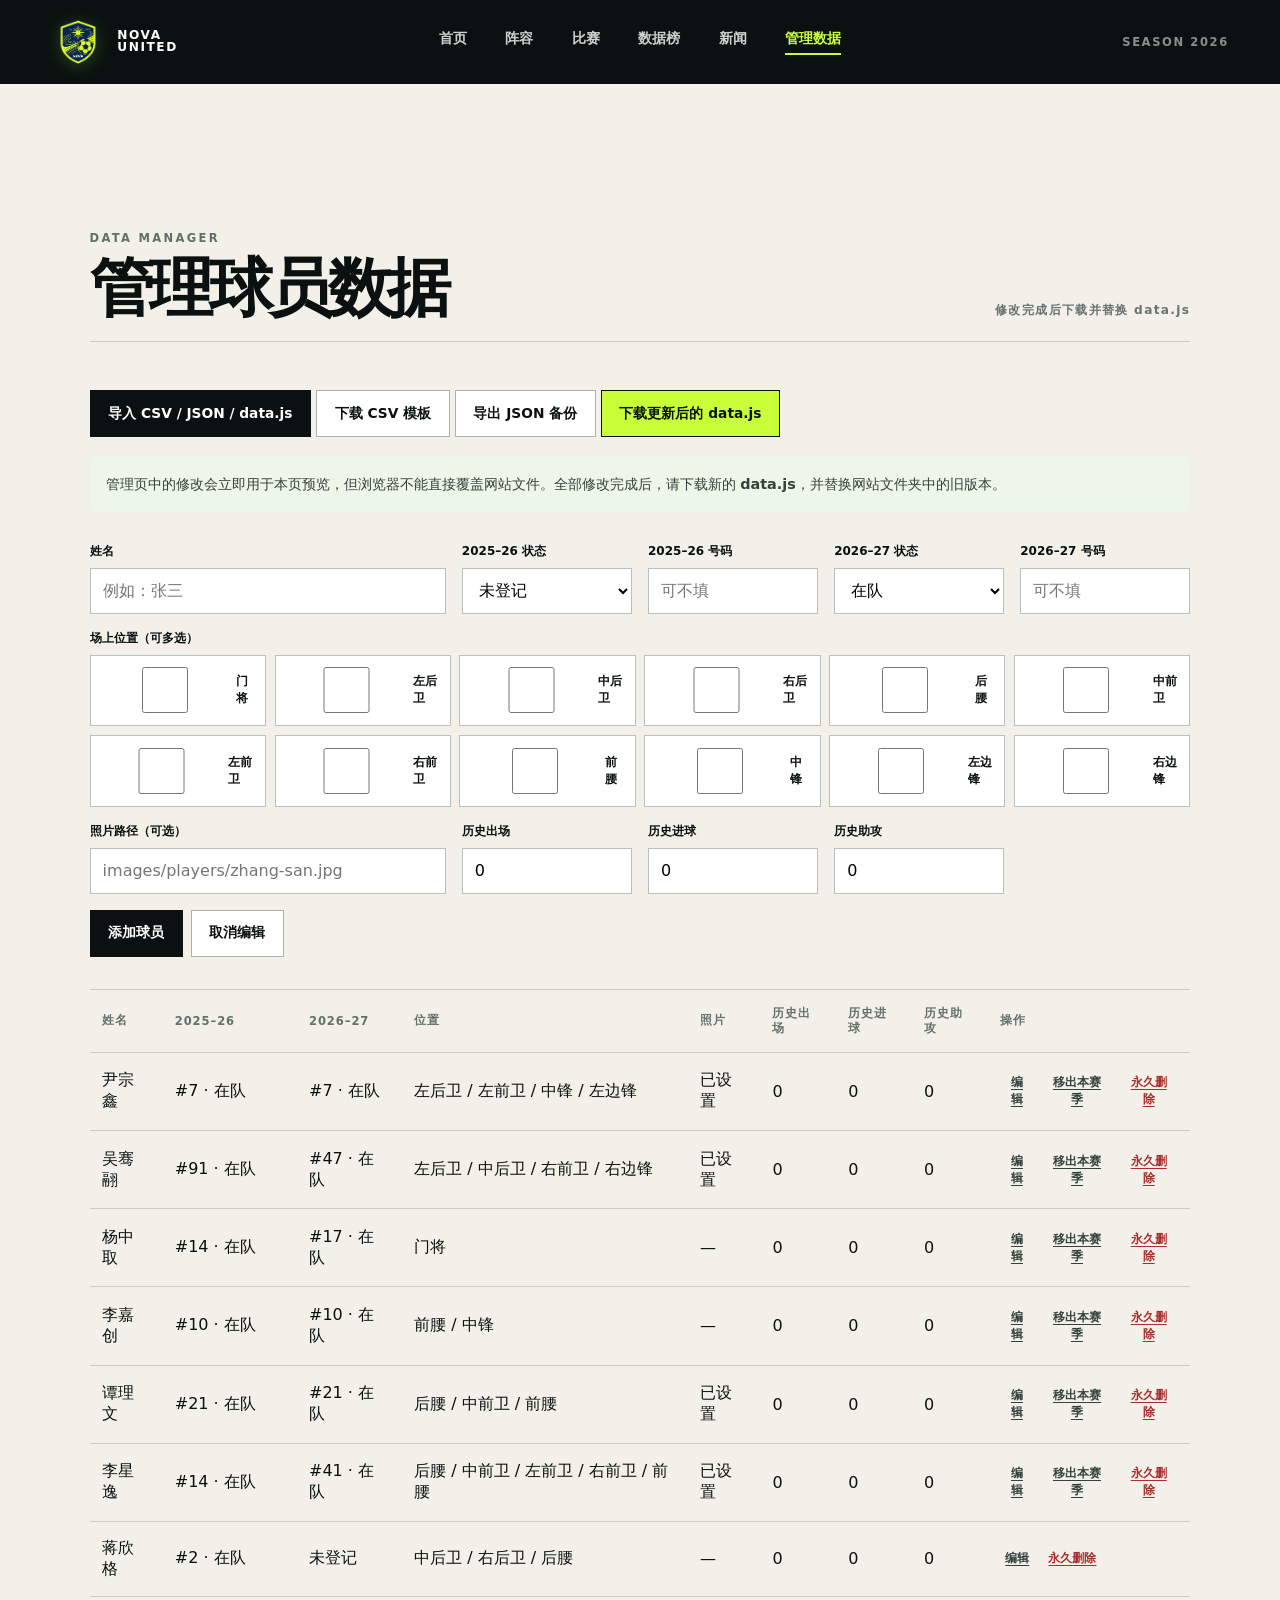
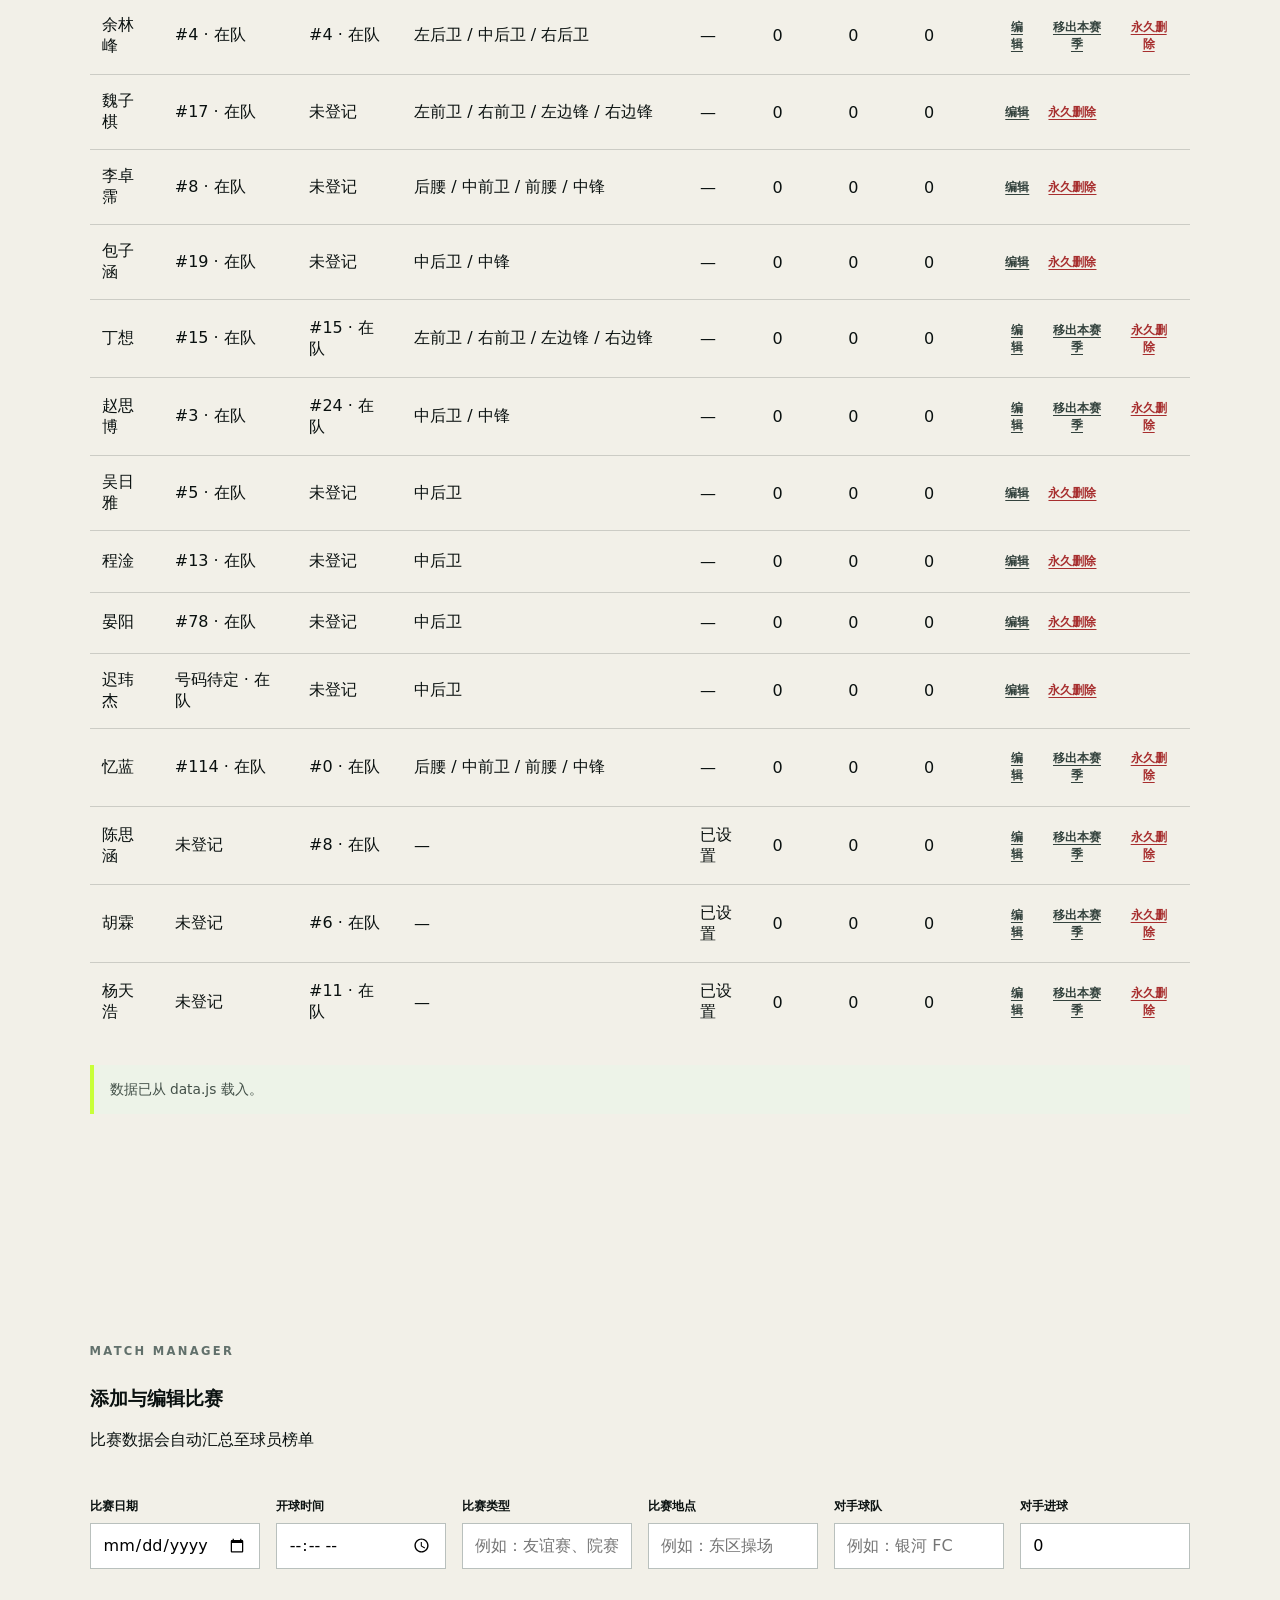
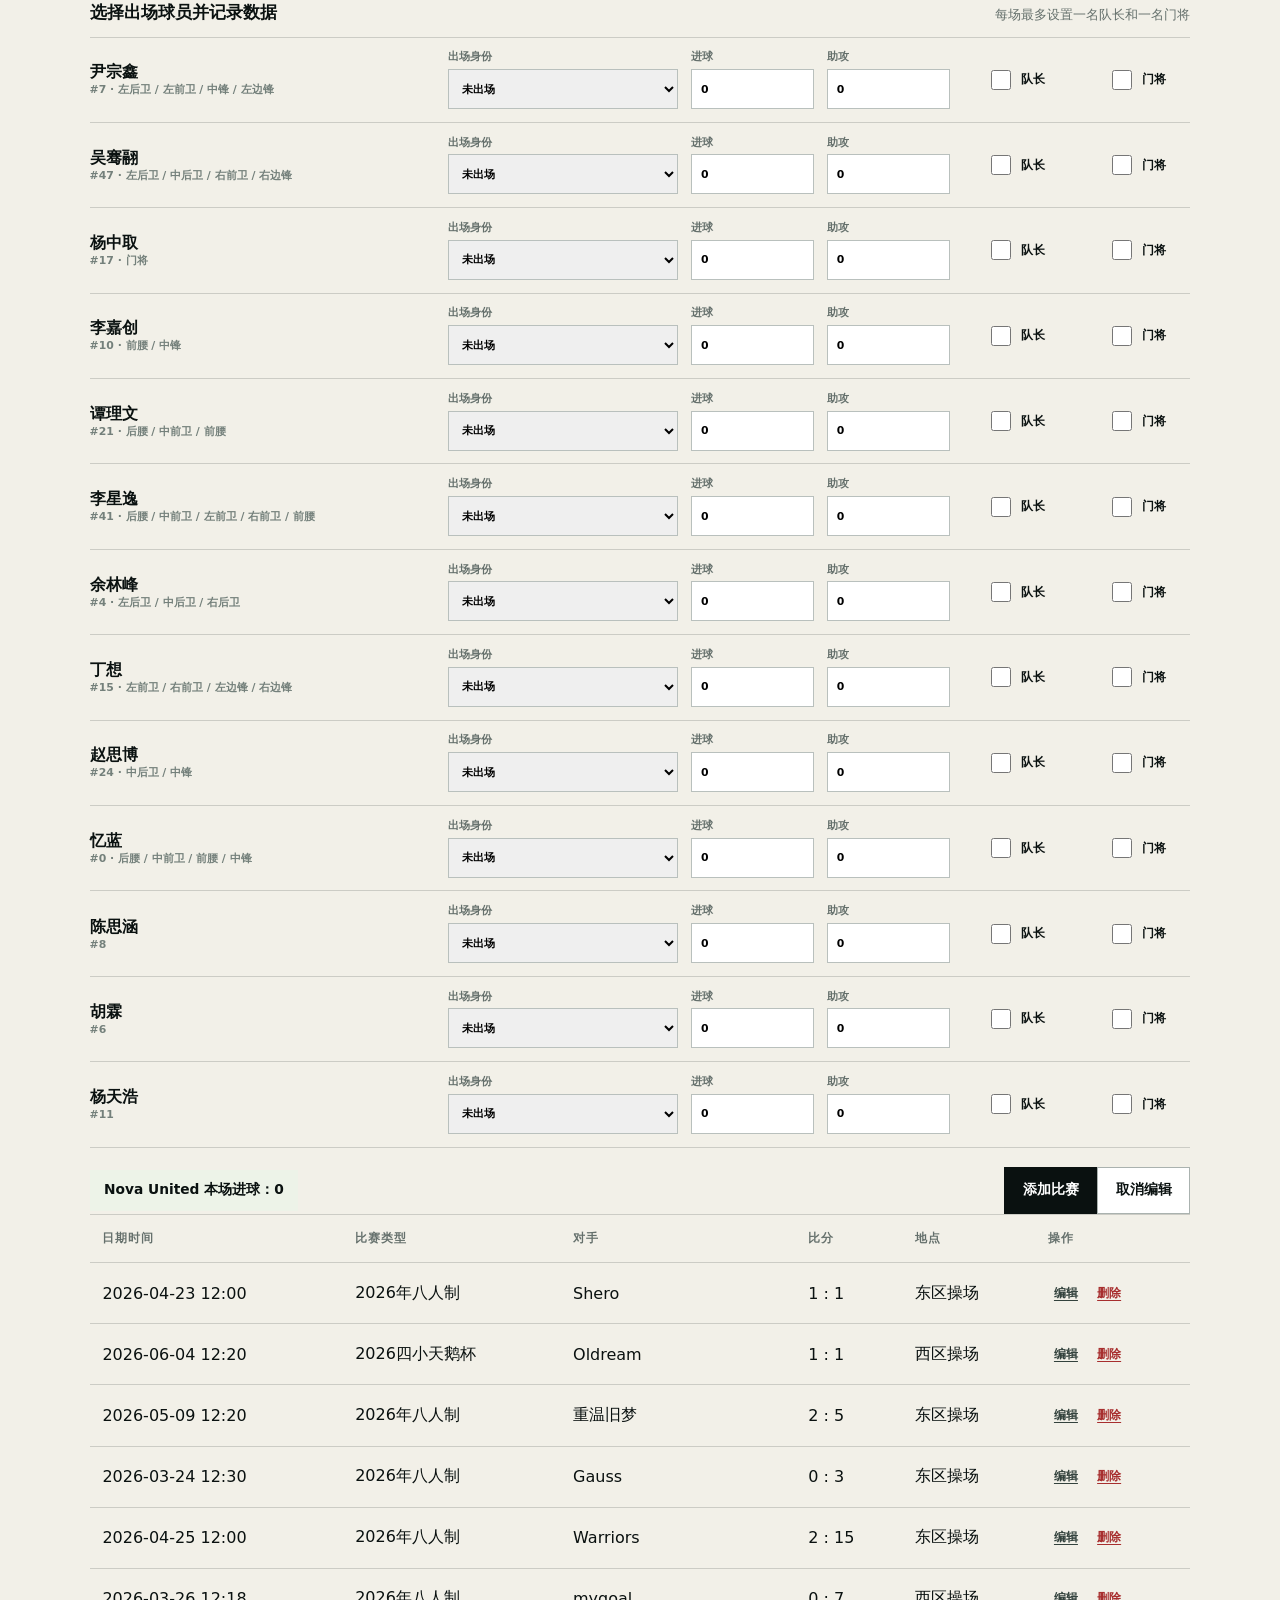
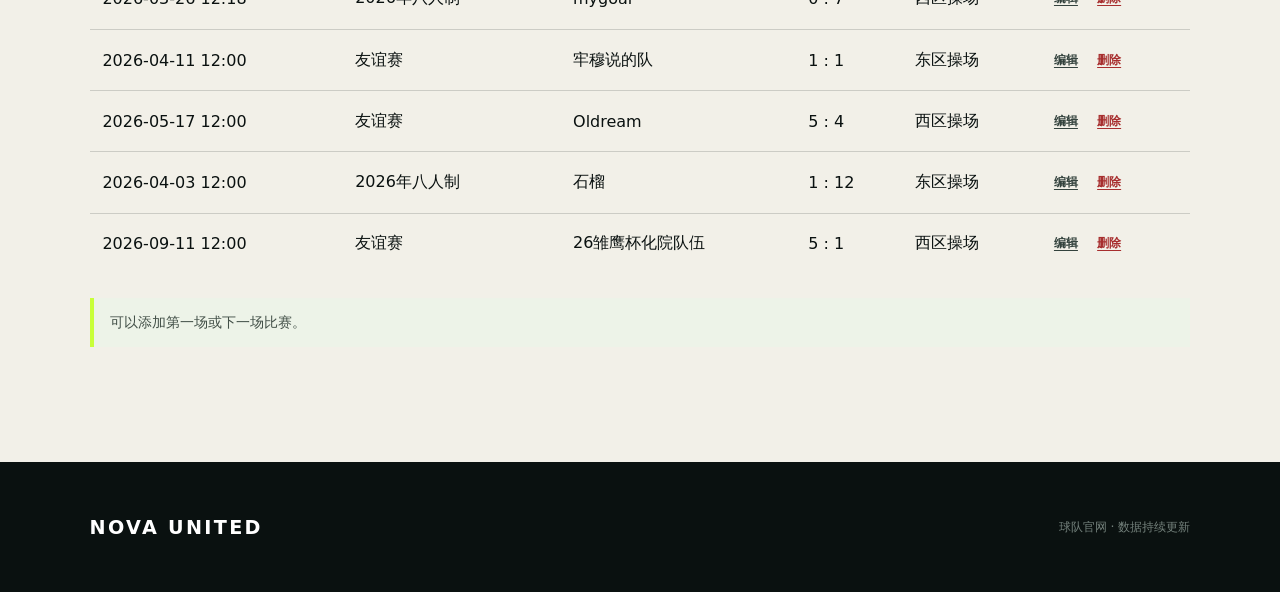
==== commit 2ab4d610: "Refresh squad data cache for 2026-27 roster" ====
--- a/admin.html
+++ b/admin.html
@@ -79,6 +79,6 @@
     </section>
   </main>
   <footer><div class="footer-brand">NOVA UNITED</div><p>球队官网 · 数据持续更新</p></footer>
-  <script src="data.js?v=20260913-season-numbers-3"></script><script src="app.js?v=20260911-season-roster-5"></script>
+  <script src="data.js?v=20260914-season-numbers-4"></script><script src="app.js?v=20260911-season-roster-5"></script>
 </body>
 </html>
